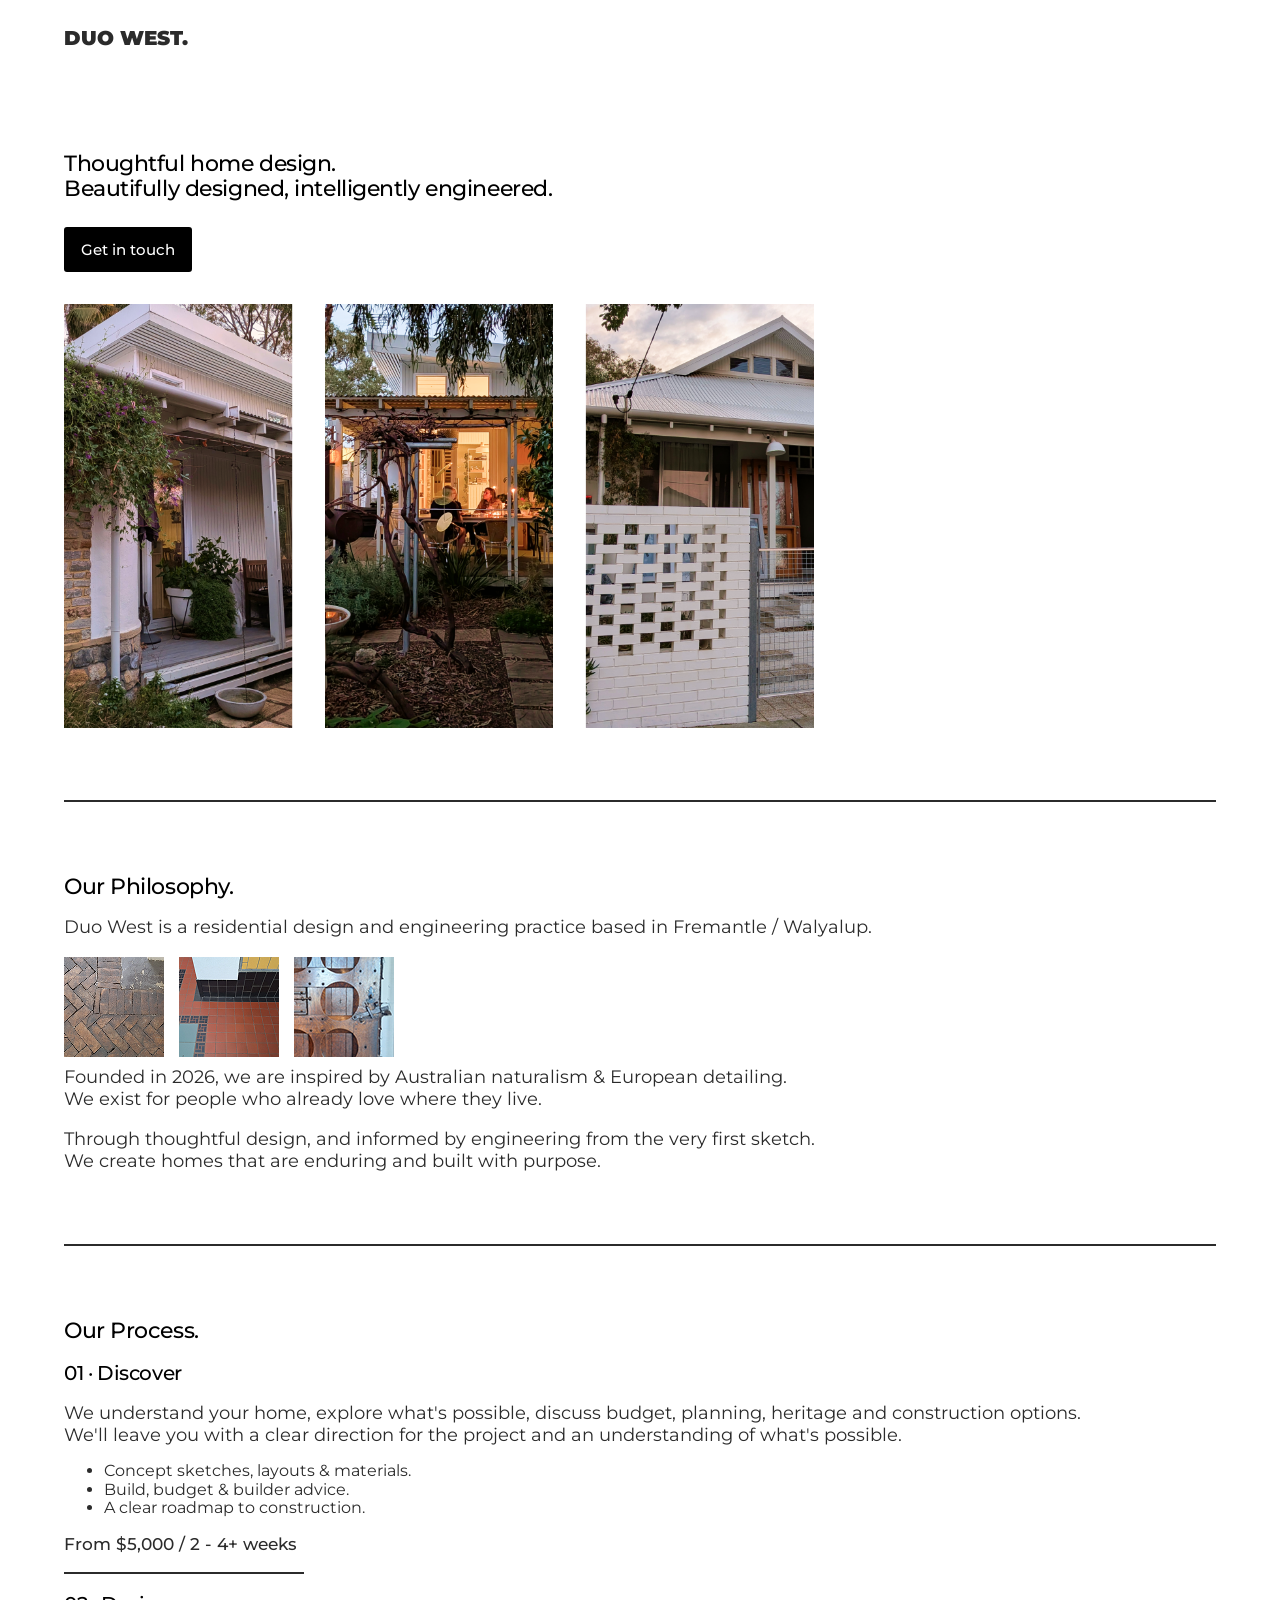
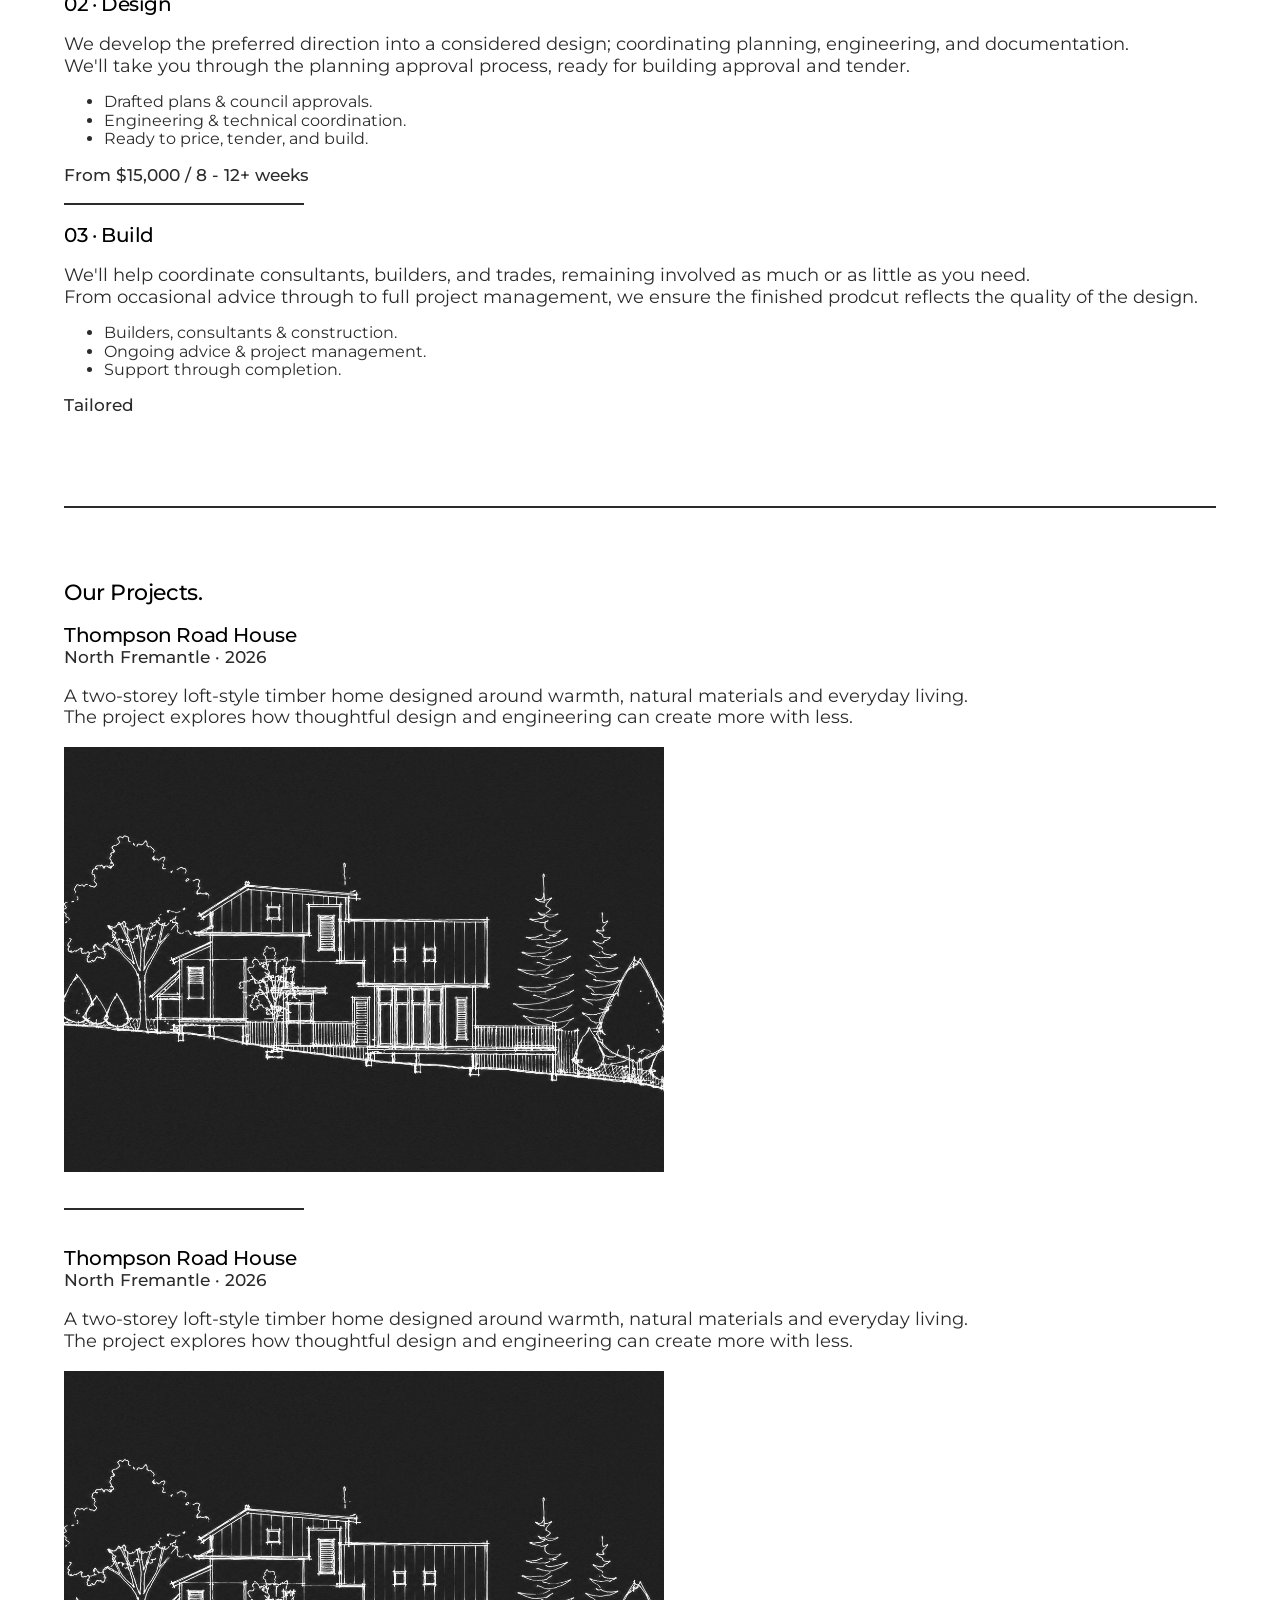
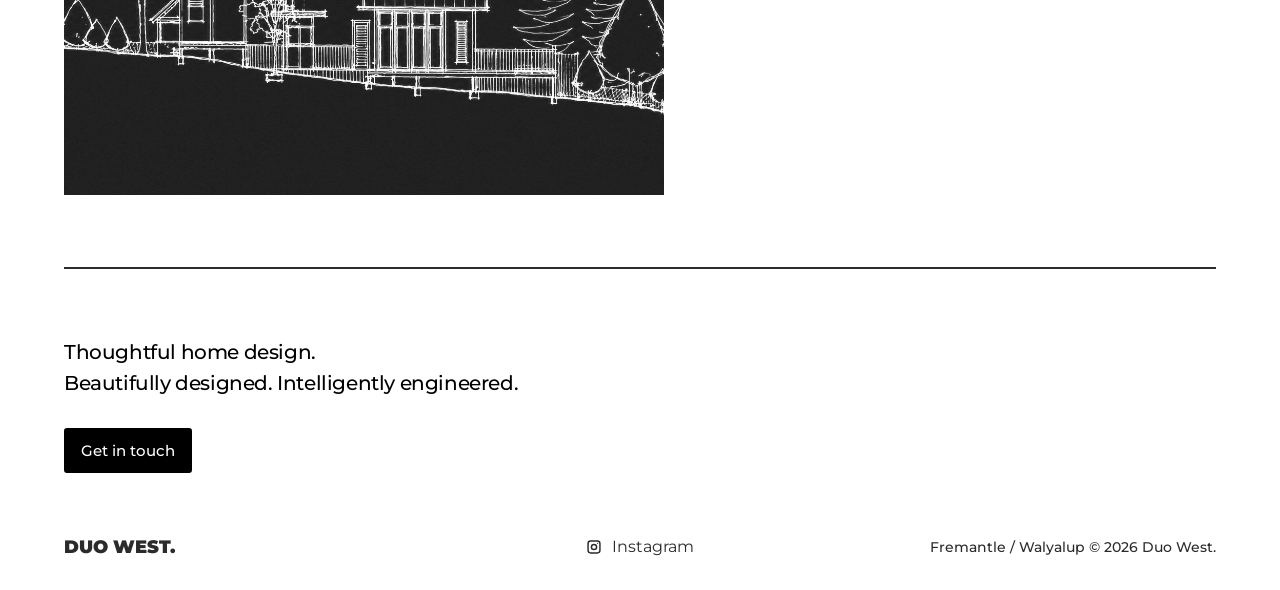
==== index.html @ 2a29bf06 "Launch-duo-west-site" ====
<!DOCTYPE html>
<html lang="en" class="no-js">
  <head>
    <meta charset="UTF-8" />
    <meta name="viewport" content="width=device-width, initial-scale=1.0" />
    <title>Duo West.</title>
    <meta
      name="description"
      content="Thoughtful home design. Beautifully designed, intelligently engineered."
    />
    <meta property="og:title" content="Duo West." />
    <meta
      property="og:description"
      content="Thoughtful home design. Beautifully designed, intelligently engineered."
    />
    <meta property="og:type" content="website" />
    <link rel="icon" href="assets/favicon.svg" type="image/svg+xml" />
    <link rel="preconnect" href="https://fonts.googleapis.com" />
    <link rel="preconnect" href="https://fonts.gstatic.com" crossorigin />
    <link
      href="https://fonts.googleapis.com/css2?family=Montserrat:wght@400;500;900&display=swap"
      rel="stylesheet"
    />
    <link rel="stylesheet" href="styles.css" />
  </head>
  <body>
    <header class="site-header">
      <div class="container header-inner">
        <a class="site-logo" href="#top" aria-label="Duo West home">DUO WEST.</a>
      </div>
    </header>

    <main id="main">
      <section class="hero section" id="top">
        <div class="container hero-copy">
          <h1>Thoughtful home design.</h1>
            <h1>Beautifully designed, intelligently engineered.</h1>
          <a
            class="button"
            href="https://tally.so/r/REPLACE_ME"
            target="_blank"
            rel="noreferrer"
            >Get in touch</a
          >
        </div>
        <div class="container">
          <!-- Replace assets/images/frame28.png with the final hero photograph. -->
          <figure class="image-frame image-frame-hero fade-in">
            <img
              src="assets/images/frame28.png"
              alt="Exterior view of a warm, thoughtfully detailed home"
              data-placeholder="Hero image"
            />
            <div class="image-placeholder" aria-hidden="true">Hero image</div>
          </figure>
        </div>
      </section>

      <div class="spacerdiv"></div>

      <section class="section" id="philosophy">
        <div class="container split-grid">
          <div>
            <h1>Our Philosophy.</h1>
            <br>
            <p>
              Duo West is a residential design and engineering practice based in Fremantle / Walyalup.
              </p><br>
                       <div class="detail-strip" aria-label="Architectural details">
        <div class="detail-grid">
          <figure class="image-frame detail-a fade-in">
            <img
              src="assets/images/detail-01.jpg"
              alt="Timber joinery detail"
              data-placeholder="Detail 01"
              loading="lazy"
            />
            <div class="image-placeholder" aria-hidden="true">Detail 01</div>
          </figure>
          <figure class="image-frame detail-b fade-in">
            <img
              src="assets/images/detail-02.jpg"
              alt="Window and brick detail"
              data-placeholder="Detail 02"
              loading="lazy"
            />
            <div class="image-placeholder" aria-hidden="true">Detail 02</div>
          </figure>
          <figure class="image-frame detail-c fade-in">
            <img
              src="assets/images/detail-03.jpg"
              alt="Built-in furniture detail"
              data-placeholder="Detail 03"
              loading="lazy"
            />
            <div class="image-placeholder" aria-hidden="true">Detail 03</div>
          </figure>
          </div>
              <p style="padding-top:10px;">Founded in 2026, we are inspired by Australian naturalism & European detailing.
              </p>
              <p>We exist for people who already love where they live.
            </p><br>
              <p>
              Through thoughtful design, and informed by engineering from the very first sketch.</p>
              <p>We create homes that are enduring and built with purpose.
            </p>
          </div>
       
          
            
          </div>
        </div>
      </section>

<div class="spacerdiv"></div>

      <section class="section" id="process">
                <div class="container split-grid">
          <div>
            <h1>Our Process.</h1>
            <br>
            <h2>01 · Discover</h2><br>
              <p>
              We understand your home, explore what's possible, discuss budget, planning, heritage and construction options.</p>
              <p>We'll leave you with a clear direction for the project and an understanding of what's possible.
            </p>
            <ul>
              <li>Concept sketches, layouts & materials.</li>
              <li>Build, budget & builder advice.</li>
              <li>A clear roadmap to construction.</li>
            </ul>
            <p style="font-size:17px;font-weight: 500;">
              From $5,000 / 2 - 4+ weeks
              </p>
               <br>
              <p style="width: 240px; border-bottom: solid 2px #2B2B2B;"></p>
          <br>
              <h2>02 · Design</h2><br>
              <p>
              We develop the preferred direction into a considered design; coordinating planning, engineering, and documentation.</p>
              <p>We'll take you through the planning approval process, ready for building approval and tender.
            </p>
            <ul>
              <li>Drafted plans & council approvals.</li>
              <li>Engineering & technical coordination.</li>
              <li>Ready to price, tender, and build.</li>
            </ul>
            <p style="font-size:17px;font-weight: 500;">
              From $15,000 / 8 - 12+ weeks
              </p>
              <br>
              <p style="width: 240px; border-bottom: solid 2px #2B2B2B;"></p>
          <br>
              <h2>03 · Build</h2><br>
              <p>
              We'll help coordinate consultants, builders, and trades, remaining involved as much or as little as you need.</p>
              <p>From occasional advice through to full project management, we ensure the finished prodcut reflects the quality of the design.
            </p>
            <ul>
              <li>Builders, consultants & construction.</li>
              <li>Ongoing advice & project management.</li>
              <li>Support through completion.</li>
            </ul>
            <p style="font-size:17px;font-weight: 500;">
              Tailored
              </p>
              <br>
               </div>
        </div>
      </section>
        <div class="spacerdiv"></div>
      <section class="section" id="project">
          <div class="container split-grid">
          <div>
            <h1>Our Projects.</h1>
            <br>
            <h2>Thompson Road House</h2>
            <p style="font-size:17px;font-weight: 500;">
              North Fremantle · 2026
              </p><br>
            <p>
              A two-storey loft-style timber home designed around warmth, natural materials and everyday living.
              </p><p>
              The project explores how thoughtful design and engineering can create more with less.</p>
          <br>
          <div class="project-media">
            <figure class="image-frame image-frame-project fade-in">
              <img
                src="assets/images/frame24.png"
                alt="Thompson Road House exterior or sectional view"
                data-placeholder="Thompson Road main image"
                loading="lazy"
              />
              <div class="image-placeholder" aria-hidden="true">
                Thompson Road main image
              </div>
            </figure>
          </div>
          <br><br><p style="width: 240px; border-bottom: solid 2px #2B2B2B;"></p><br><br>
          <h2>Thompson Road House</h2>
            <p style="font-size:17px;font-weight: 500;">
              North Fremantle · 2026
              </p><br>
            <p>
              A two-storey loft-style timber home designed around warmth, natural materials and everyday living.
              </p><p>
              The project explores how thoughtful design and engineering can create more with less.</p>
          <br>
          <div class="project-media">
            <figure class="image-frame image-frame-project fade-in">
              <img
                src="assets/images/frame24.png"
                alt="Thompson Road House exterior or sectional view"
                data-placeholder="Thompson Road main image"
                loading="lazy"
              />
              <div class="image-placeholder" aria-hidden="true">
                Thompson Road main image
              </div>
            </figure>
          </div>
        </div>
      </section>
<div class="spacerdiv"></div>

      <section class="section final-enquiry" id="enquire">
        <div class="container final-enquiry-inner">
          <div>
            <h2>Thoughtful home design.</h2>
            <h2>Beautifully designed. Intelligently engineered.</h2>
          <a
              class="button"
              href="https://tally.so/r/REPLACE_ME"
              target="_blank"
              rel="noreferrer"
              >Get in touch</a
            >  
          </div>
          <div class="final-enquiry-actions">
            

          </div>
        </div>
      </section>
    </main>

    <footer class="site-footer">
      <div class="container footer-inner">
        <p class="site-logo footer-logo">DUO WEST.</p>
        <a
          class="instagram-link"
          href="https://www.instagram.com/duo.west/"
          target="_blank"
          rel="noreferrer"
        >
          <svg
            aria-hidden="true"
            viewBox="0 0 24 24"
            focusable="false"
            class="instagram-icon"
          >
            <path
              d="M7 2h10a5 5 0 0 1 5 5v10a5 5 0 0 1-5 5H7a5 5 0 0 1-5-5V7a5 5 0 0 1 5-5Zm0 2.2A2.8 2.8 0 0 0 4.2 7v10A2.8 2.8 0 0 0 7 19.8h10a2.8 2.8 0 0 0 2.8-2.8V7A2.8 2.8 0 0 0 17 4.2Zm10.35 1.5a.85.85 0 1 1 0 1.7.85.85 0 0 1 0-1.7ZM12 7a5 5 0 1 1 0 10 5 5 0 0 1 0-10Zm0 2.2A2.8 2.8 0 1 0 12 14.8 2.8 2.8 0 0 0 12 9.2Z"
            />
          </svg>
          <span>Instagram</span>
        </a>
        <p class="footer-meta" style="font-size:14px;">Fremantle / Walyalup © 2026 Duo West.</p>
      </div>
    </footer>

    <script src="script.js"></script>
  </body>
</html>
---- styles.css ----
:root {
  --color-white: #ffffff;
  --color-black: #000000;
  --color-charcoal: #2b2b2b;
  --color-rule: rgba(0, 0, 0, 0.14);
  --color-placeholder: #f2f2f0;
  --color-placeholder-text: rgba(0, 0, 0, 0.55);
  --page-max: 1280px;
  --space-2xs: 0.5rem;
  --space-xs: 0.5rem;
  --space-s: 0.5rem;
  --space-m: 0.5rem;
  --space-l: 2rem;
  --space-xl: 2rem;
  --space-2xl: 2rem;
  --space-3xl: 2rem;
  --radius-none: 0;
  --font-body: "Montserrat", sans-serif;
  --transition-quick: 180ms ease;
}

*,
*::before,
*::after {
  box-sizing: border-box;
}

html {
  scroll-behavior: smooth;
}

body {
  margin: 0;
  font-family: var(--font-body);
  font-weight: 400;
  color: var(--color-charcoal);
  background: var(--color-white);
  line-height: 1.15em;
  text-rendering: optimizeLegibility;
}

img {
  display: block;
  max-width: 100%;
}

figure {
  margin: 0;
}

a {
  color: inherit;
  text-decoration: none;
}

button,
a {
  -webkit-tap-highlight-color: transparent;
}

:focus-visible {
  outline: 2px solid var(--color-black);
  outline-offset: 4px;
}

.container {
  width: 90%;
  margin: 0 auto;
}

.section {
  padding: var(--space-3xl) 0;
}

.site-header {
  position: sticky;
  top: 0;
  z-index: 100;
  background: rgba(255, 255, 255, 0.95);
}

.site-logo {
  width: max-content;
  display: block;
  font-size: 20px;
  font-weight: 900;
  letter-spacing: 0;
  line-height: 1.15em;
  text-transform: uppercase;
  color: var(--color-charcoal);
  white-space: nowrap;
}

.header-inner {
  display: flex;
  align-items: center;
  justify-content: flex-start;
  min-height: 4.75rem;
}

.site-header.is-scrolled .header-inner {
  justify-content: flex-end;
}

.site-nav {
  display: flex;
  align-items: center;
  gap: clamp(1rem, 2vw, 2rem);
  font-size: 0.95rem;
  margin-right: auto;
}

.site-nav a {
  position: relative;
  padding: 0.25rem 0;
}

.site-nav a::after,
.text-link::after {
  content: "";
  position: absolute;
  left: 0;
  bottom: -0.1rem;
  width: 100%;
  height: 1px;
  background: currentColor;
  transform: scaleX(0);
  transform-origin: left;
  transition: transform var(--transition-quick);
}

.site-nav a:hover::after,
.site-nav a:focus-visible::after,
.text-link:hover::after,
.text-link:focus-visible::after {
  transform: scaleX(1);
}

.hero {
  padding-top: 75px;
}

.hero-copy {
  margin-bottom: var(--space-xl);
}

h1,
h2,
h3 {
  margin: 0;
  color: var(--color-black);
  line-height: 1.15em;
  font-weight: 500;
}

h1 {
  font-size: 22px;
  letter-spacing: -0.02em;
}

h2 {
  font-size: 20px;
  letter-spacing: -0.02em;
}

h3 {
  font-size: 20px;
  font-weight: 400;
}

p {
  margin: 0;
  line-height: 1.2em;
  font-size: 18px;
}

.hero-intro,
.section-copy p,
.project-copy p,
.services-heading p,
.service-summary p,
.service-includes li,
.section-note,
.services-note,
.final-enquiry p,
.site-footer p,
.instagram-link {
  font-size: 18px;
}

.hero-intro {
  margin-top: var(--space-m);
}

.button {
  display: inline-flex;
  align-items: center;
  justify-content: center;
  margin-top: 25px;
  padding: 12px 15px;
  border-radius: 3px;
  border: 2px solid var(--color-black);
  color: var(--color-white);
  background: var(--color-black);
  font-size: 15px;
  font-weight: 500;
  line-height: 1.15em;
  transition:
    background var(--transition-quick),
    color var(--transition-quick);
}

.button:hover,
.button:focus-visible {
  background: var(--color-white);
  color: var(--color-black);
}

.section-label,
.service-subheading,
.project-meta,
.service-time,
.services-note,
.section-note {
  letter-spacing: 0.12em;
  font-size: 0.78rem;
  line-height: 1.15em;
}

.section-label {
  color: var(--color-black);
  font-weight: 500;
  margin-bottom: 10px;
}

.split-grid {
  display: grid;
  grid-template-columns: 1fr;
  gap: 20px;
}

.section-copy {
}

.section-copy h2,
.project-copy h2,
.services-heading h2,
.final-enquiry h2 {
  margin-bottom: var(--space-m);
  font-size: 20px;
}

.section-copy p + p,
.project-copy p + p {
  margin-top: var(--space-m);
}

.standalone-line {
  color: var(--color-black);
  font-weight: 500;
}

.image-frame {
  position: relative;
  overflow: hidden;
  background: var(--color-placeholder);
}

.image-frame img {
  width: 100%;
  height: 100%;
  object-fit: cover;
}

.image-placeholder {
  position: absolute;
  inset: 0;
  display: none;
  align-items: center;
  justify-content: center;
  padding: var(--space-m);
  text-align: center;
  color: var(--color-placeholder-text);
  font-size: 0.95rem;
  letter-spacing: 0.04em;
  text-transform: uppercase;
}

.image-frame.is-missing .image-placeholder {
  display: flex;
}

.image-frame.is-missing img {
  opacity: 0;
}

.image-frame-hero {
  width: 100%;
  max-width: 750px;
  aspect-ratio: 23 / 13;
  margin-left: 0;
  margin-right: auto;
}

.image-frame-hero img {
  object-position: left center;
}

.detail-grid {
  display: grid;
  gap: 15px;
  grid-template-columns: repeat(3, 100px);
  justify-content: start;
  align-items: start;
}

.detail-a {
  width: 100px;
  height: 100px;
}

.detail-b {
  width: 100px;
  height: 100px;
}

.detail-c {
  width: 100px;
  height: 100px;
}

.detail-e {
  width: 100px;
  height: 100px;
}

.detail-f {
  width: 100px;
  height: 100px;
}

.process-grid {
  display: grid;
  grid-template-columns: repeat(3, minmax(0, 1fr));
  gap: var(--space-l);
}

.process-stage {
  padding-top: var(--space-s);
  border-top: 0px solid var(--color-rule);
}

.stage-number {
  color: var(--color-black);
  font-size: 27px;
  font-weight: 500;
  letter-spacing: -0.04em;
  margin-bottom: var(--space-s);
}

.process-stage p:last-child {
  margin-top: var(--space-s);
}

.section-note,
.services-note {
  margin-top: var(--space-l);
  color: rgba(0, 0, 0, 0.72);
}

.services-heading {
  display: grid;
  gap: var(--space-m);
  margin-bottom: 25px;
}

.services-list {
  border-top: 0px solid var(--color-rule);
}

.service-row {
  display: grid;
  grid-template-columns: minmax(16rem, 0.55fr) minmax(0, 1fr);
  gap: var(--space-xl);
  padding: var(--space-l) 0;
  border-bottom: 0px solid var(--color-rule);
}

.service-summary {
  display: grid;
  align-content: start;
  gap: var(--space-xs);
}

.service-price {
  color: var(--color-black);
  font-size: 18px;
  font-weight: 500;
}

.service-includes ul {
  margin: 0;
  padding-left: 1.1rem;
  columns: 2;
  column-gap: var(--space-l);
}

.service-includes li + li {
  margin-top: 0.45rem;
}

.text-link {
  position: relative;
  display: inline-block;
  margin-top: var(--space-l);
  font-weight: 500;
}

.project-copy {
  margin-bottom: 25px;
}

.project-meta {
  margin: var(--space-s) 0 var(--space-m);
  color: rgba(0, 0, 0, 0.72);
}

.image-frame-project {
  width: 100%;
  max-width: 600px;
  aspect-ratio: 2339 / 1654;
  margin-left: 0;
  margin-right: auto;
}

.final-enquiry {
  border-top: 0px solid var(--color-rule);
}

.final-enquiry-inner {
  display: grid;
  grid-template-columns: minmax(0, 1fr) auto;
  gap: 20px;
  align-items: end;
}

.spacerdiv {
  margin: 40px 5% 40px 5%; 
  border-top: solid 2px #2b2b2b;
}

.final-enquiry-actions {
  display: grid;
  justify-items: start;
}

.site-footer {
  border-top: 0px solid var(--color-rule);
  padding: var(--space-l) 0;
}

.footer-inner {
  display: grid;
  grid-template-columns: repeat(3, minmax(0, 1fr));
  gap: var(--space-m);
  align-items: center;
}

.footer-logo {
  margin: 0;
  text-align: left;
}

.instagram-link {
  display: inline-flex;
  align-items: center;
  gap: 0.65rem;
  justify-self: center;
  font-size: 16px;
  font-weight: 400;
}

.instagram-icon {
  width: 1rem;
  height: 1rem;
  fill: currentColor;
}

.footer-meta {
  font-size: 14px;
  font-weight: 500;
  text-align: right;
}

.fade-in {
  opacity: 0;
  transform: translateY(18px);
  transition:
    opacity 500ms ease,
    transform 500ms ease;
}

.fade-in.is-visible,
.no-js .fade-in {
  opacity: 1;
  transform: translateY(0);
}

@media (prefers-reduced-motion: reduce) {
  html {
    scroll-behavior: auto;
  }

  *,
  *::before,
  *::after {
    animation: none !important;
    transition: none !important;
  }

  .fade-in {
    opacity: 1;
    transform: none;
  }
}

@media (max-width: 900px) {
  .split-grid,
  .service-row,
  .final-enquiry-inner,
  .footer-inner,
  .process-grid {
    grid-template-columns: 1fr;
  }

  .service-includes ul {
    columns: 1;
  }

  .footer-inner {
    gap: var(--space-s);
  }

  .instagram-link {
    justify-self: start;
  }

  .footer-meta {
    text-align: left;
  }
}

@media (max-width: 768px) {
  .container {
    width: 90%;
  }

  .section {
    padding: 45px 0;
  }

  .header-inner {
    min-height: 4.25rem;
  }

  .image-frame-hero,
  .image-frame-project {
    min-height: 14rem;
  }

}

@media (max-width: 480px) {
  h1 {
    font-size: 22px;
  }

  h2 {
    font-size: 22px;
  }
}
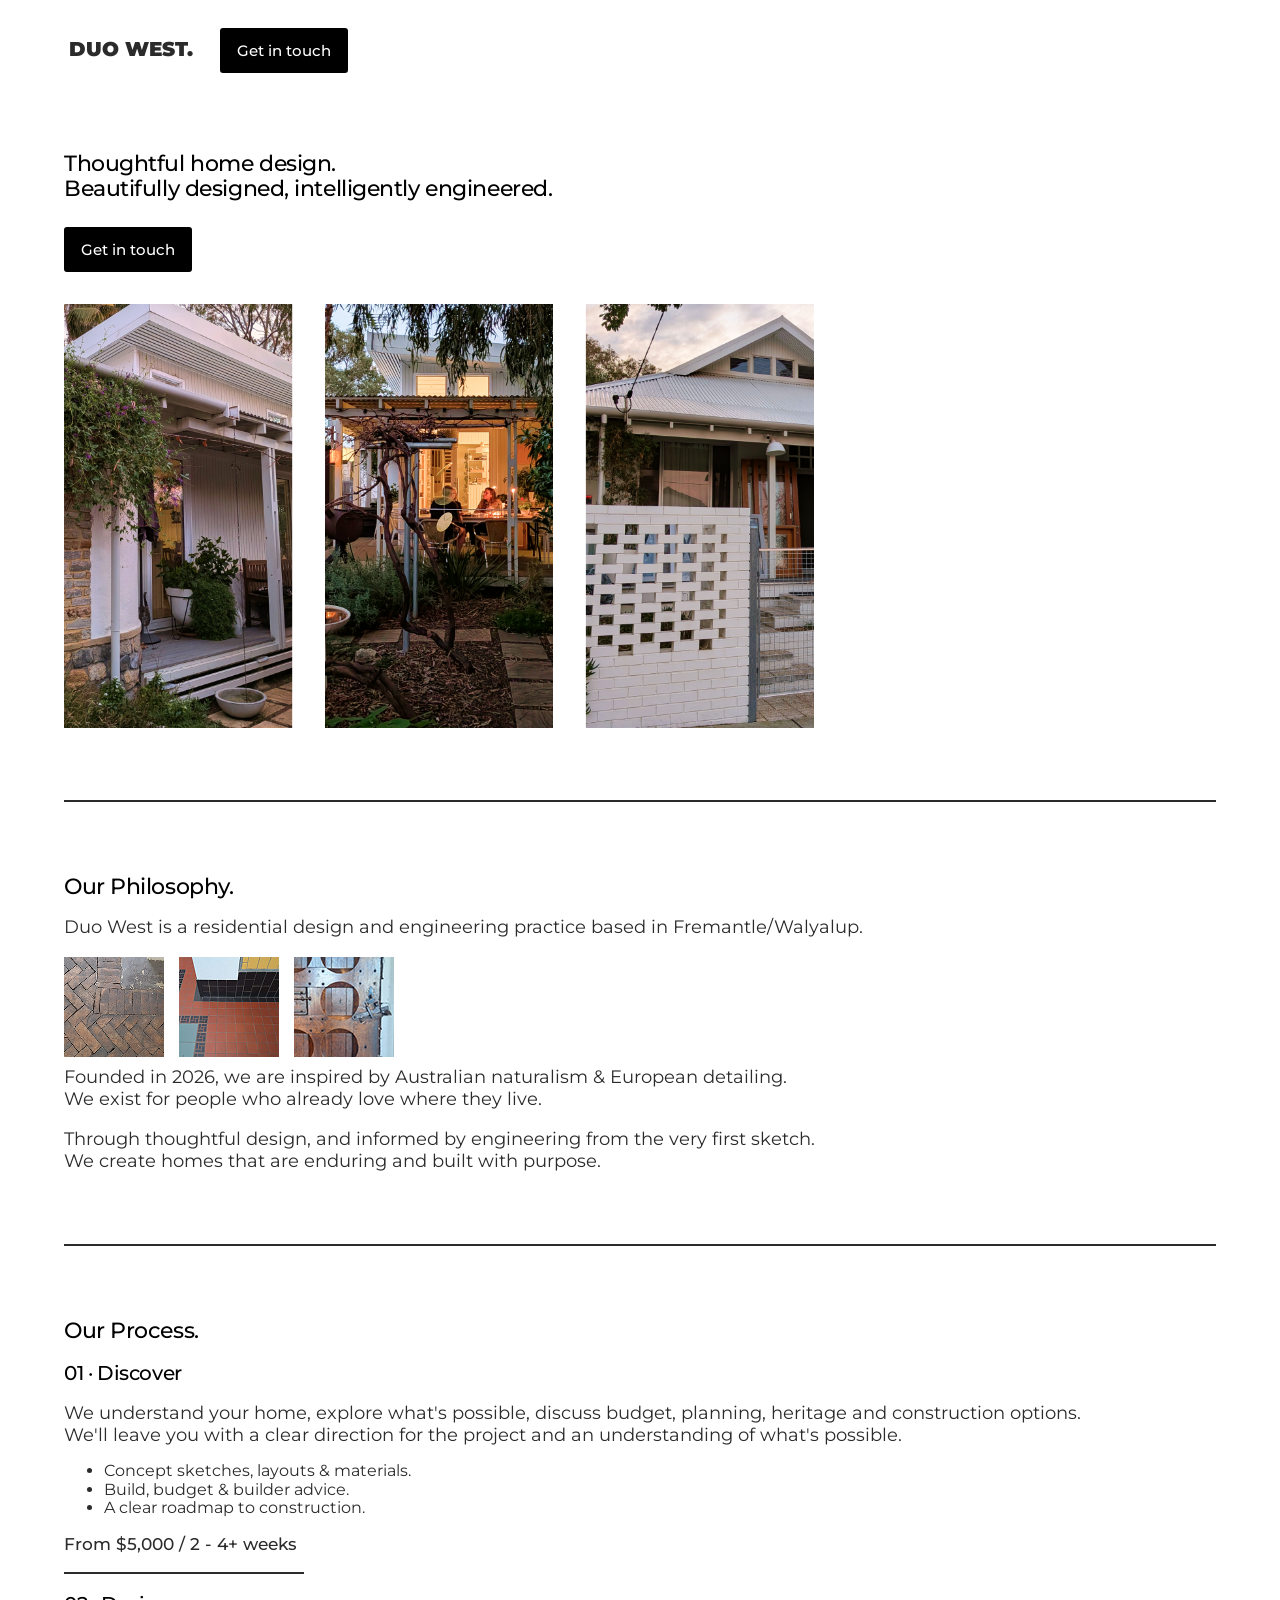
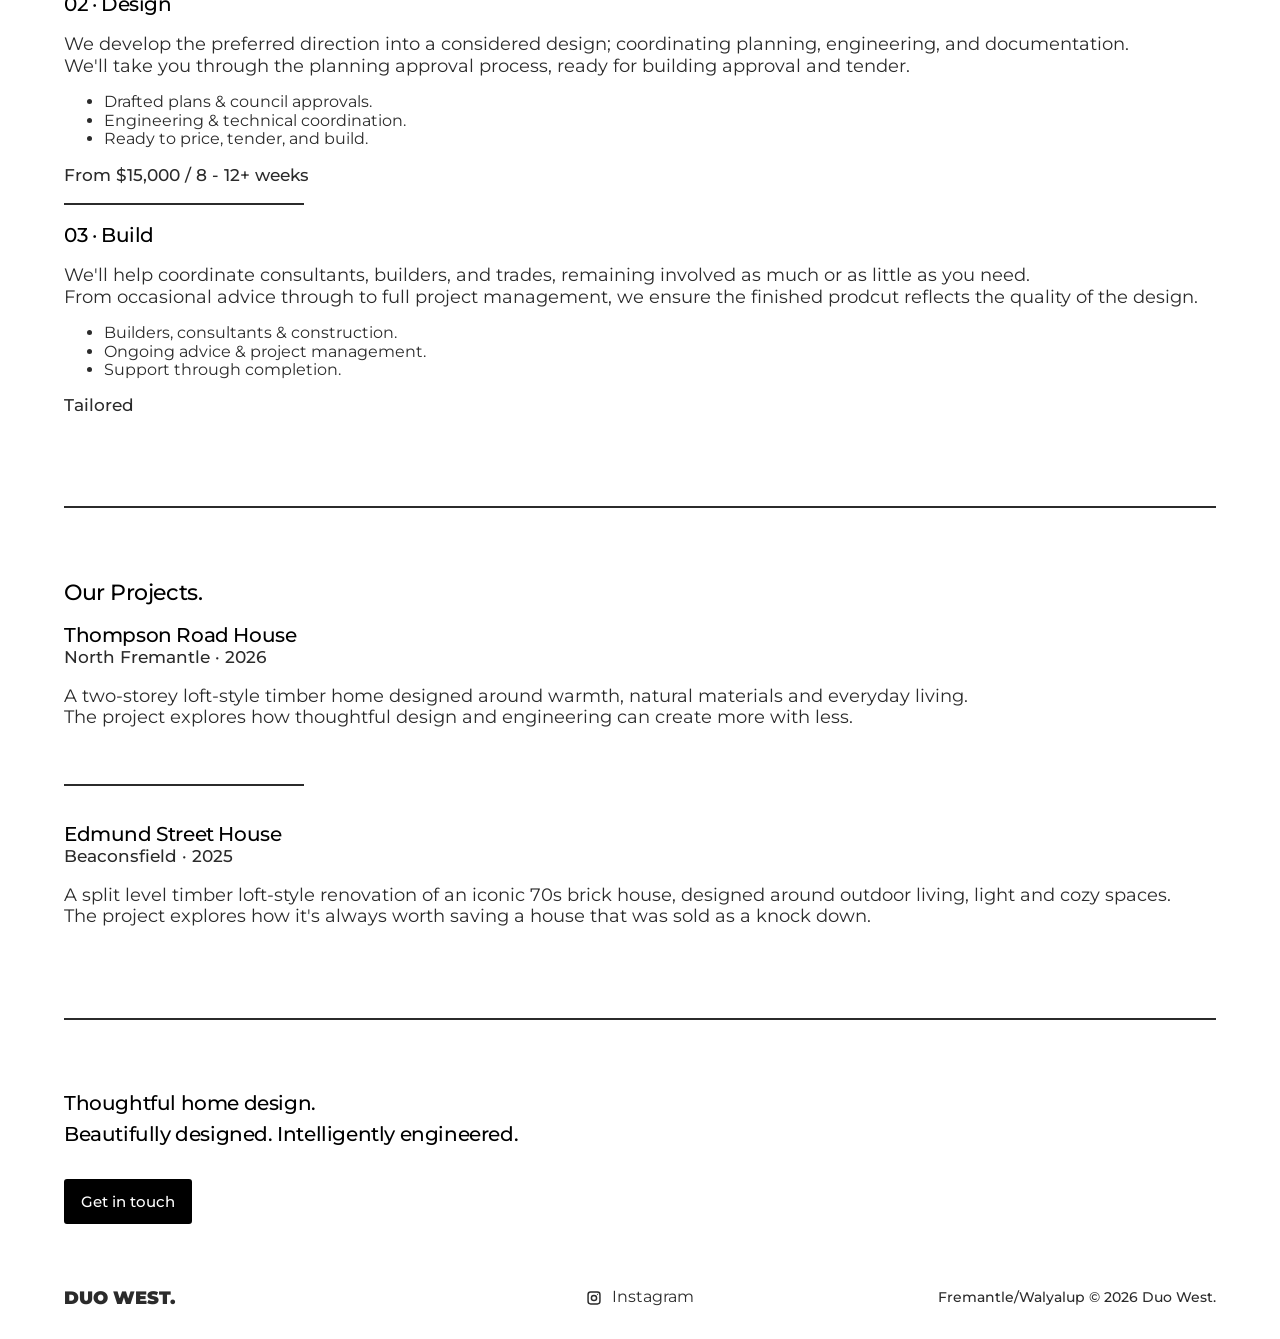
==== commit 2c2157d4: "Publish-latest-site-updates" ====
--- a/index.html
+++ b/index.html
@@ -27,6 +27,13 @@
     <header class="site-header">
       <div class="container header-inner">
         <a class="site-logo" href="#top" aria-label="Duo West home">DUO WEST.</a>
+        <a
+          class="button header-cta"
+          href="https://tally.so/r/9qy7BG"
+          target="_blank"
+          rel="noreferrer"
+          >Get in touch</a
+        >
       </div>
     </header>
 
@@ -37,7 +44,7 @@
             <h1>Beautifully designed, intelligently engineered.</h1>
           <a
             class="button"
-            href="https://tally.so/r/REPLACE_ME"
+            href="https://tally.so/r/9qy7BG"
             target="_blank"
             rel="noreferrer"
             >Get in touch</a
@@ -64,7 +71,7 @@
             <h1>Our Philosophy.</h1>
             <br>
             <p>
-              Duo West is a residential design and engineering practice based in Fremantle / Walyalup.
+              Duo West is a residential design and engineering practice based in Fremantle/Walyalup.
               </p><br>
                        <div class="detail-strip" aria-label="Architectural details">
         <div class="detail-grid">
@@ -183,13 +190,14 @@
               </p><p>
               The project explores how thoughtful design and engineering can create more with less.</p>
           <br>
-          <div class="project-media">
+          <div class="project-media" style="display: none;">
             <figure class="image-frame image-frame-project fade-in">
               <img
                 src="assets/images/frame24.png"
                 alt="Thompson Road House exterior or sectional view"
                 data-placeholder="Thompson Road main image"
                 loading="lazy"
+                
               />
               <div class="image-placeholder" aria-hidden="true">
                 Thompson Road main image
@@ -197,22 +205,23 @@
             </figure>
           </div>
           <br><br><p style="width: 240px; border-bottom: solid 2px #2B2B2B;"></p><br><br>
-          <h2>Thompson Road House</h2>
-            <p style="font-size:17px;font-weight: 500;">
-              North Fremantle · 2026
+          <h2>Edmund Street House</h2>
+            <p style="font-size:17px;font-weight: 500;">
+              Beaconsfield · 2025
               </p><br>
             <p>
-              A two-storey loft-style timber home designed around warmth, natural materials and everyday living.
+              A split level timber loft-style renovation of an iconic 70s brick house, designed around outdoor living, light and cozy spaces.
               </p><p>
-              The project explores how thoughtful design and engineering can create more with less.</p>
-          <br>
-          <div class="project-media">
+              The project explores how it's always worth saving a house that was sold as a knock down.</p>
+          <br>
+          <div class="project-media" style="display: none;">
             <figure class="image-frame image-frame-project fade-in">
               <img
                 src="assets/images/frame24.png"
                 alt="Thompson Road House exterior or sectional view"
                 data-placeholder="Thompson Road main image"
                 loading="lazy"
+                
               />
               <div class="image-placeholder" aria-hidden="true">
                 Thompson Road main image
@@ -230,7 +239,7 @@
             <h2>Beautifully designed. Intelligently engineered.</h2>
           <a
               class="button"
-              href="https://tally.so/r/REPLACE_ME"
+              href="https://tally.so/r/9qy7BG"
               target="_blank"
               rel="noreferrer"
               >Get in touch</a
@@ -265,7 +274,7 @@
           </svg>
           <span>Instagram</span>
         </a>
-        <p class="footer-meta" style="font-size:14px;">Fremantle / Walyalup © 2026 Duo West.</p>
+        <p class="footer-meta" style="font-size:14px;">Fremantle/Walyalup © 2026 Duo West.</p>
       </div>
     </footer>
 
--- a/styles.css
+++ b/styles.css
@@ -77,29 +77,64 @@
   top: 0;
   z-index: 100;
   background: rgba(255, 255, 255, 0.95);
+  min-height: 4.75rem;
 }
 
 .site-logo {
   width: max-content;
-  display: block;
+  display: inline-flex;
+  align-items: center;
   font-size: 20px;
   font-weight: 900;
   letter-spacing: 0;
-  line-height: 1.15em;
+  line-height: 1;
   text-transform: uppercase;
   color: var(--color-charcoal);
   white-space: nowrap;
 }
 
+.site-header .site-logo {
+  padding-left: 5px;
+  padding-right: 15px;
+  padding-top: 22px;
+}
+
 .header-inner {
-  display: flex;
-  align-items: center;
+  display: grid;
+  grid-template-columns: max-content max-content;
+  align-items: center;
+  align-content: center;
   justify-content: flex-start;
-  min-height: 4.75rem;
+  gap: 12px;
+  min-height: inherit;
 }
 
 .site-header.is-scrolled .header-inner {
   justify-content: flex-end;
+}
+
+.header-cta {
+  display: inline-flex;
+  align-items: center;
+  justify-content: center;
+  align-self: center;
+  margin-top: 0;
+  min-height: 40px;
+  padding: 9px 15px;
+  opacity: 0;
+  pointer-events: none;
+  transform: translateY(-4px);
+  transition:
+    opacity var(--transition-quick),
+    transform var(--transition-quick),
+    background var(--transition-quick),
+    color var(--transition-quick);
+}
+
+.site-header.is-scrolled .header-cta {
+  opacity: 1;
+  pointer-events: auto;
+  transform: translateY(0);
 }
 
 .site-nav {
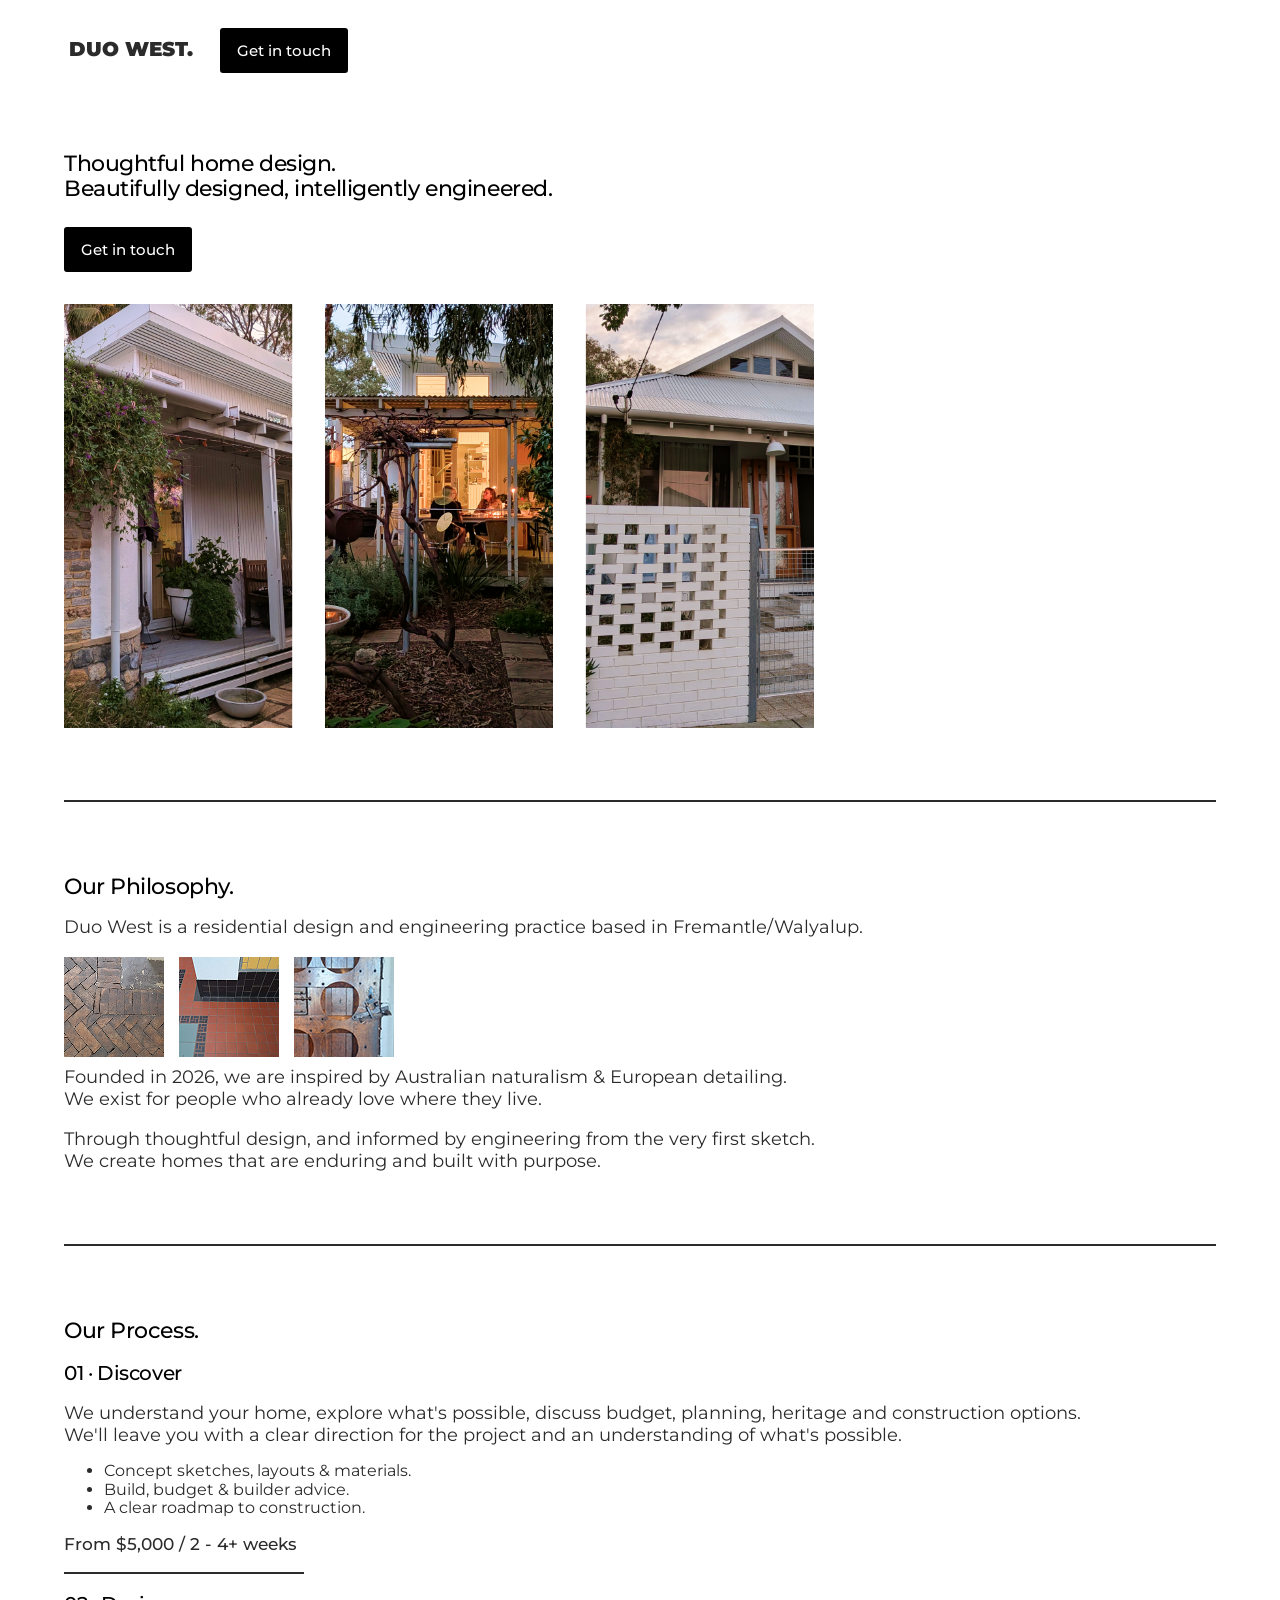
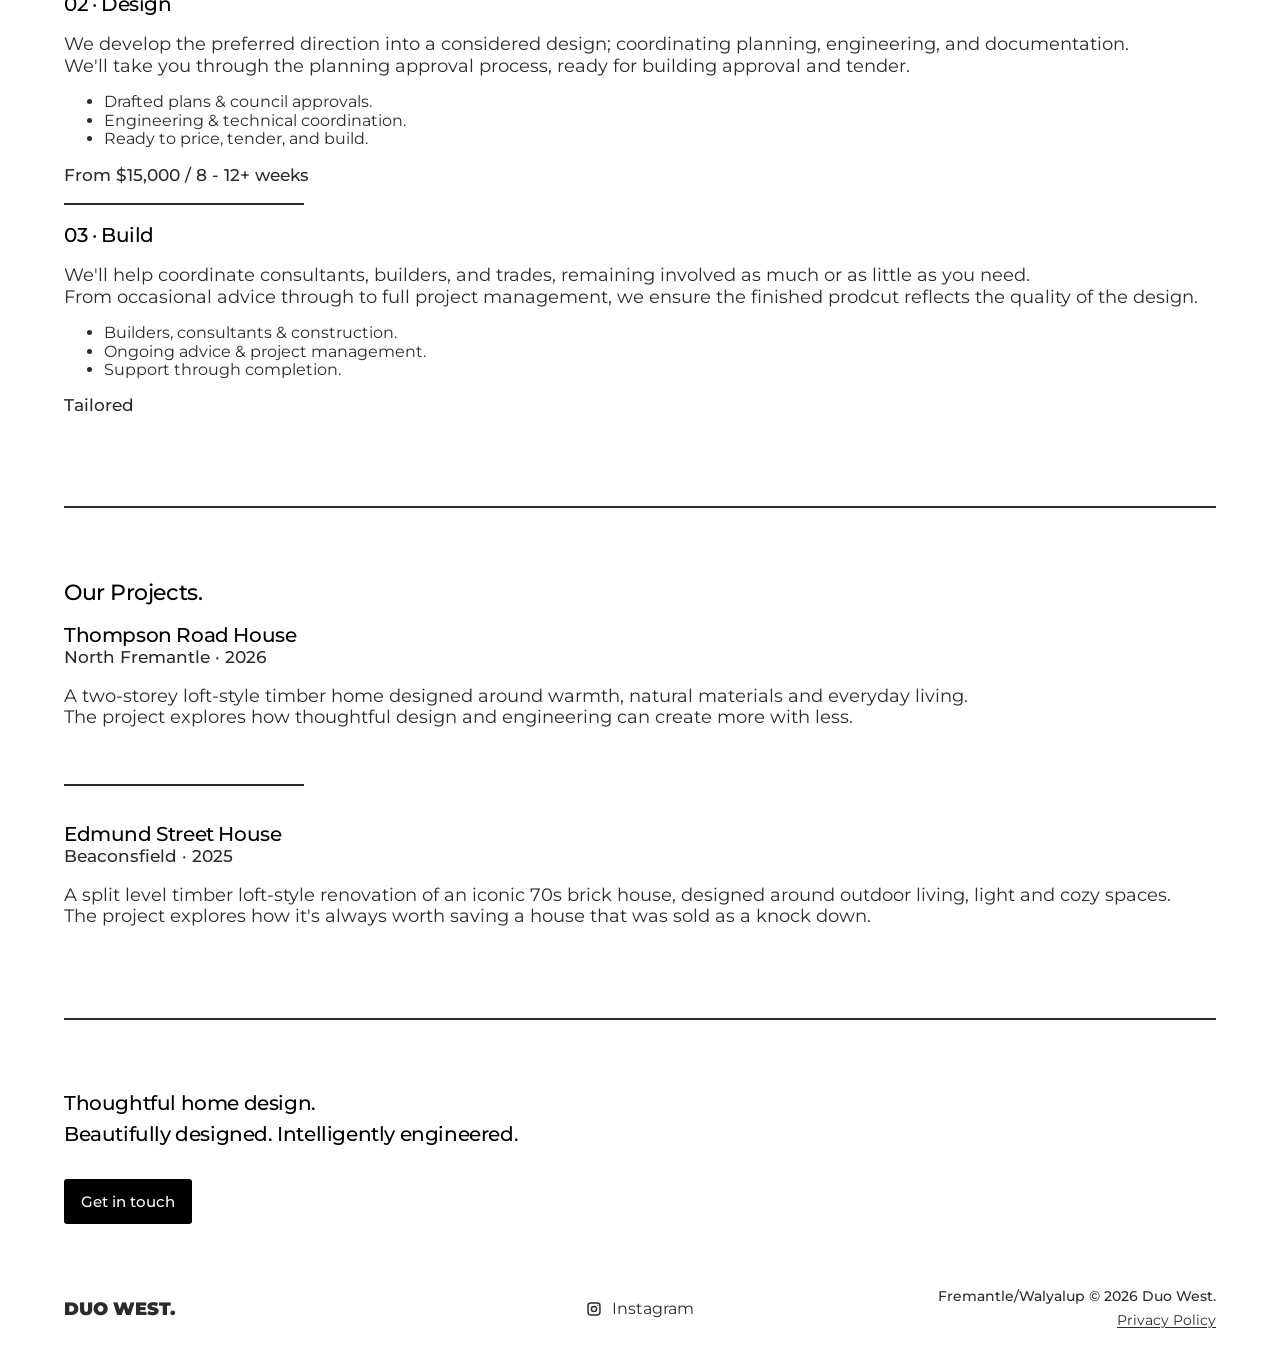
==== commit aa780bb4: "Add-privacy-policy-page" ====
--- a/index.html
+++ b/index.html
@@ -274,7 +274,10 @@
           </svg>
           <span>Instagram</span>
         </a>
-        <p class="footer-meta" style="font-size:14px;">Fremantle/Walyalup © 2026 Duo West.</p>
+        <div class="footer-meta">
+          <p style="font-size: 14px;">Fremantle/Walyalup © 2026 Duo West.</p>
+          <a class="footer-policy-link" href="privacy.html"><u>Privacy Policy</u></a>
+        </div>
       </div>
     </footer>
 
--- a/styles.css
+++ b/styles.css
@@ -522,9 +522,19 @@
 }
 
 .footer-meta {
+  display: grid;
+  gap: 0.35rem;
   font-size: 14px;
   font-weight: 500;
   text-align: right;
+  justify-items: end;
+}
+
+.footer-policy-link {
+  font-size: 14px;
+  font-weight: 400;
+  text-decoration: underline;
+  text-underline-offset: 0.14em;
 }
 
 .fade-in {
@@ -582,6 +592,7 @@
 
   .footer-meta {
     text-align: left;
+    justify-items: start;
   }
 }
 
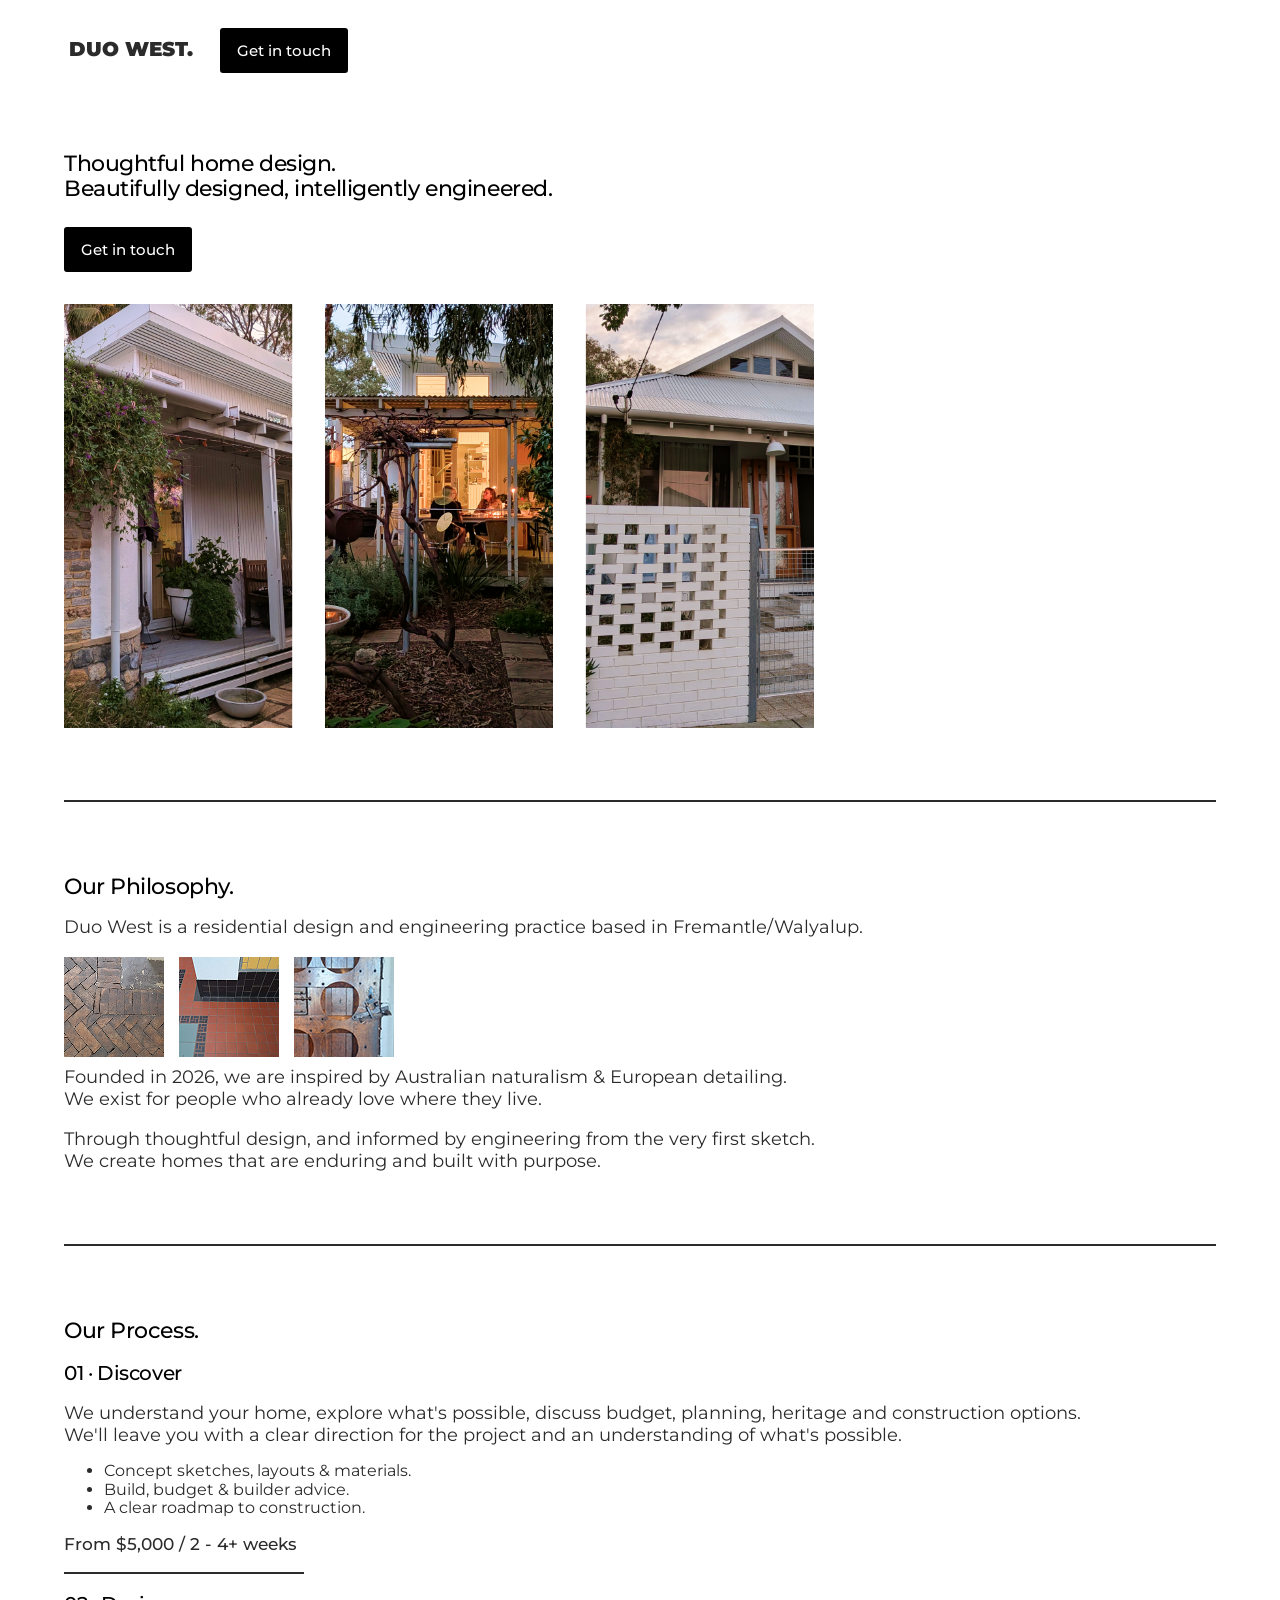
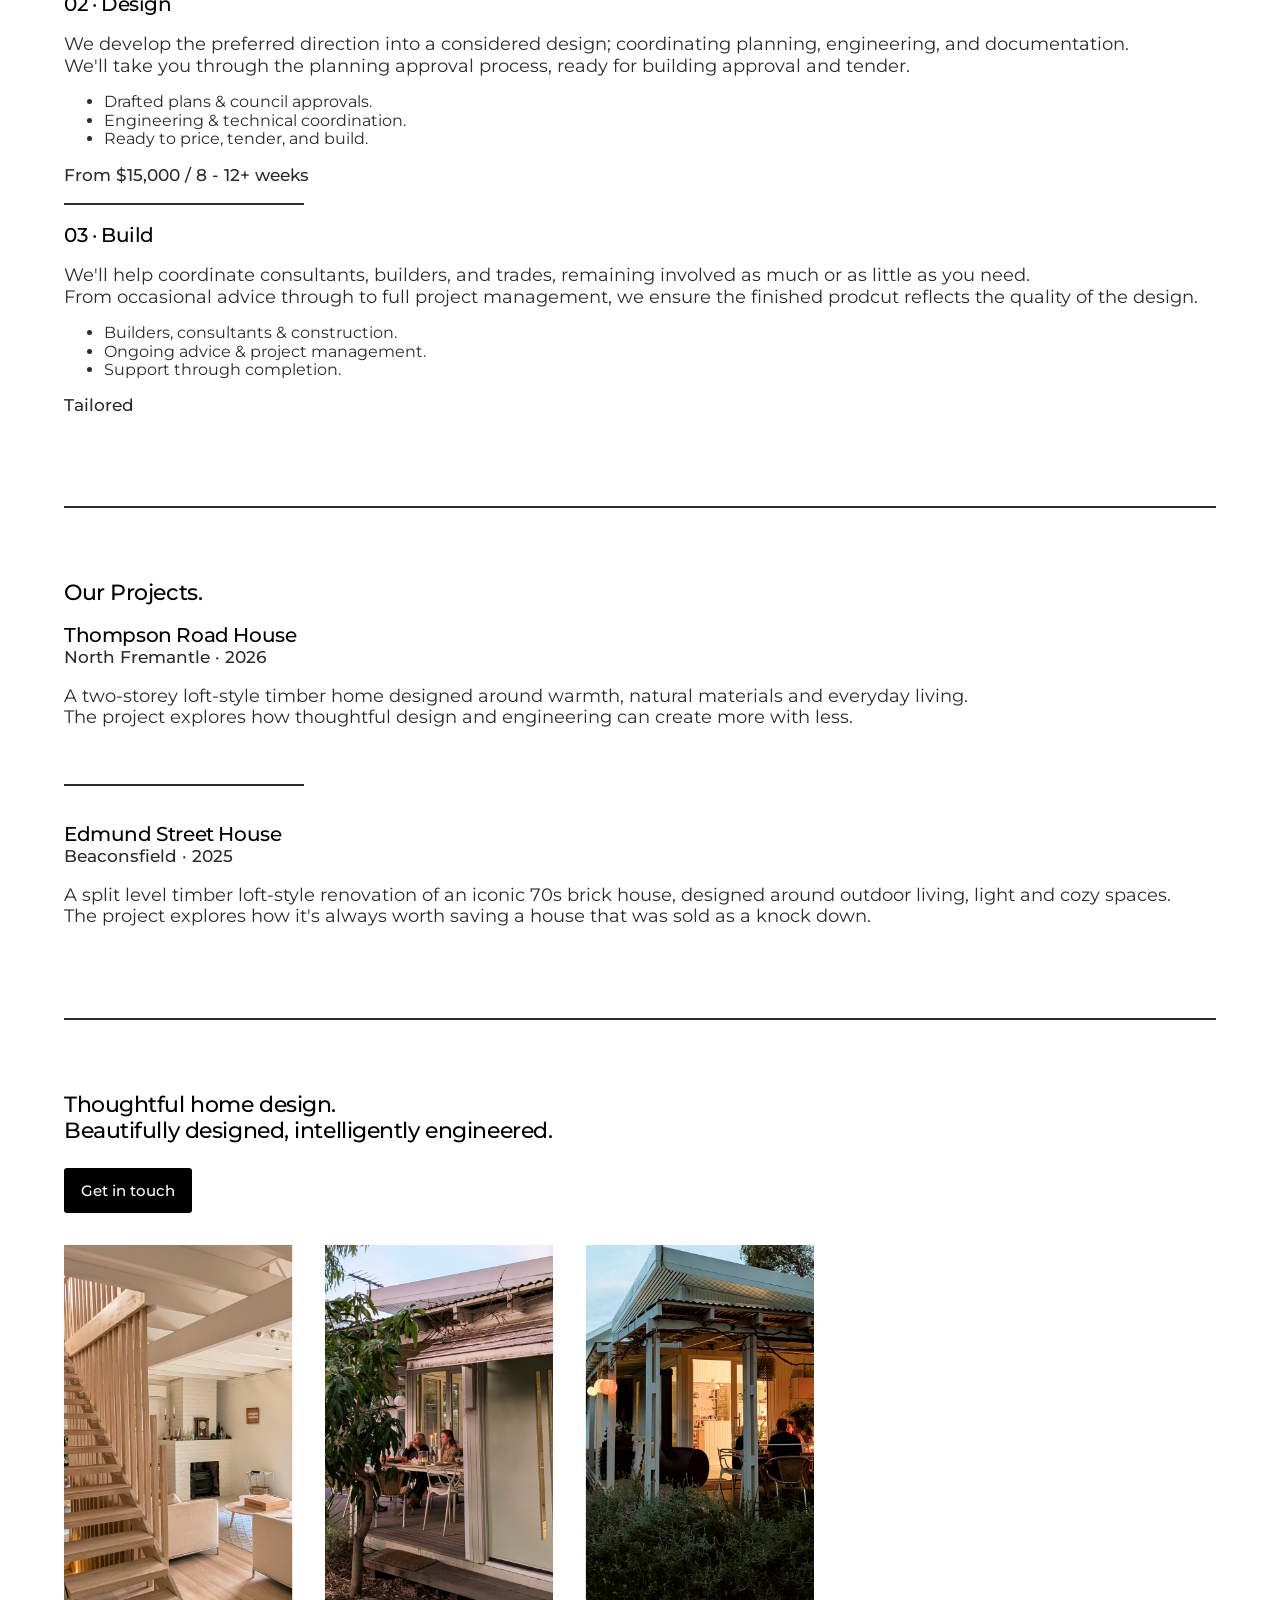
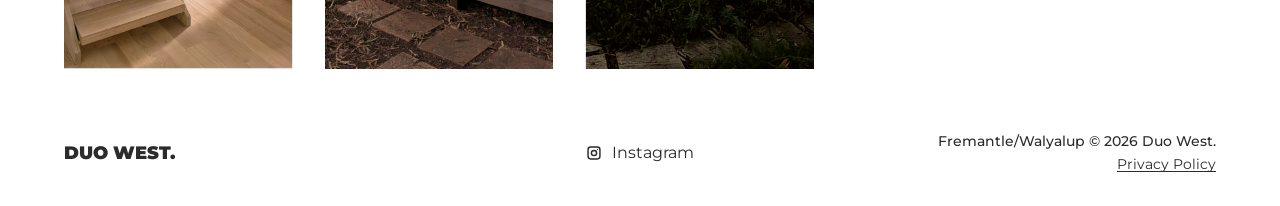
==== commit c9ad6a91: "Add-footer-image-slideshow" ====
--- a/index.html
+++ b/index.html
@@ -233,22 +233,27 @@
 <div class="spacerdiv"></div>
 
       <section class="section final-enquiry" id="enquire">
-        <div class="container final-enquiry-inner">
-          <div>
-            <h2>Thoughtful home design.</h2>
-            <h2>Beautifully designed. Intelligently engineered.</h2>
+<div class="container hero-copy">
+          <h1>Thoughtful home design.</h1>
+            <h1>Beautifully designed, intelligently engineered.</h1>
           <a
-              class="button"
-              href="https://tally.so/r/9qy7BG"
-              target="_blank"
-              rel="noreferrer"
-              >Get in touch</a
-            >  
-          </div>
-          <div class="final-enquiry-actions">
-            
-
-          </div>
+            class="button"
+            href="https://tally.so/r/9qy7BG"
+            target="_blank"
+            rel="noreferrer"
+            >Get in touch</a
+          >
+        </div>
+        <div class="container">
+          <!-- Replace assets/images/frame28.png with the final hero photograph. -->
+          <figure class="image-frame image-frame-hero image-frame-footer fade-in">
+            <img
+              src="assets/images/frame31.png"
+              alt="Exterior view of a warm, thoughtfully detailed home"
+              data-placeholder="Footer image"
+            />
+            <div class="image-placeholder" aria-hidden="true">Footer image</div>
+          </figure>
         </div>
       </section>
     </main>
--- a/styles.css
+++ b/styles.css
@@ -341,6 +341,18 @@
   object-position: left center;
 }
 
+.image-frame-footer {
+  width: 100%;
+  max-width: 750px;
+  aspect-ratio: 23 / 13;
+  margin-left: 0;
+  margin-right: auto;
+}
+
+.image-frame-footer img {
+  object-position: left center;
+}
+
 .detail-grid {
   display: grid;
   gap: 15px;
@@ -473,10 +485,7 @@
 }
 
 .final-enquiry-inner {
-  display: grid;
-  grid-template-columns: minmax(0, 1fr) auto;
-  gap: 20px;
-  align-items: end;
+  display: block;
 }
 
 .spacerdiv {
@@ -610,6 +619,7 @@
   }
 
   .image-frame-hero,
+  .image-frame-footer,
   .image-frame-project {
     min-height: 14rem;
   }
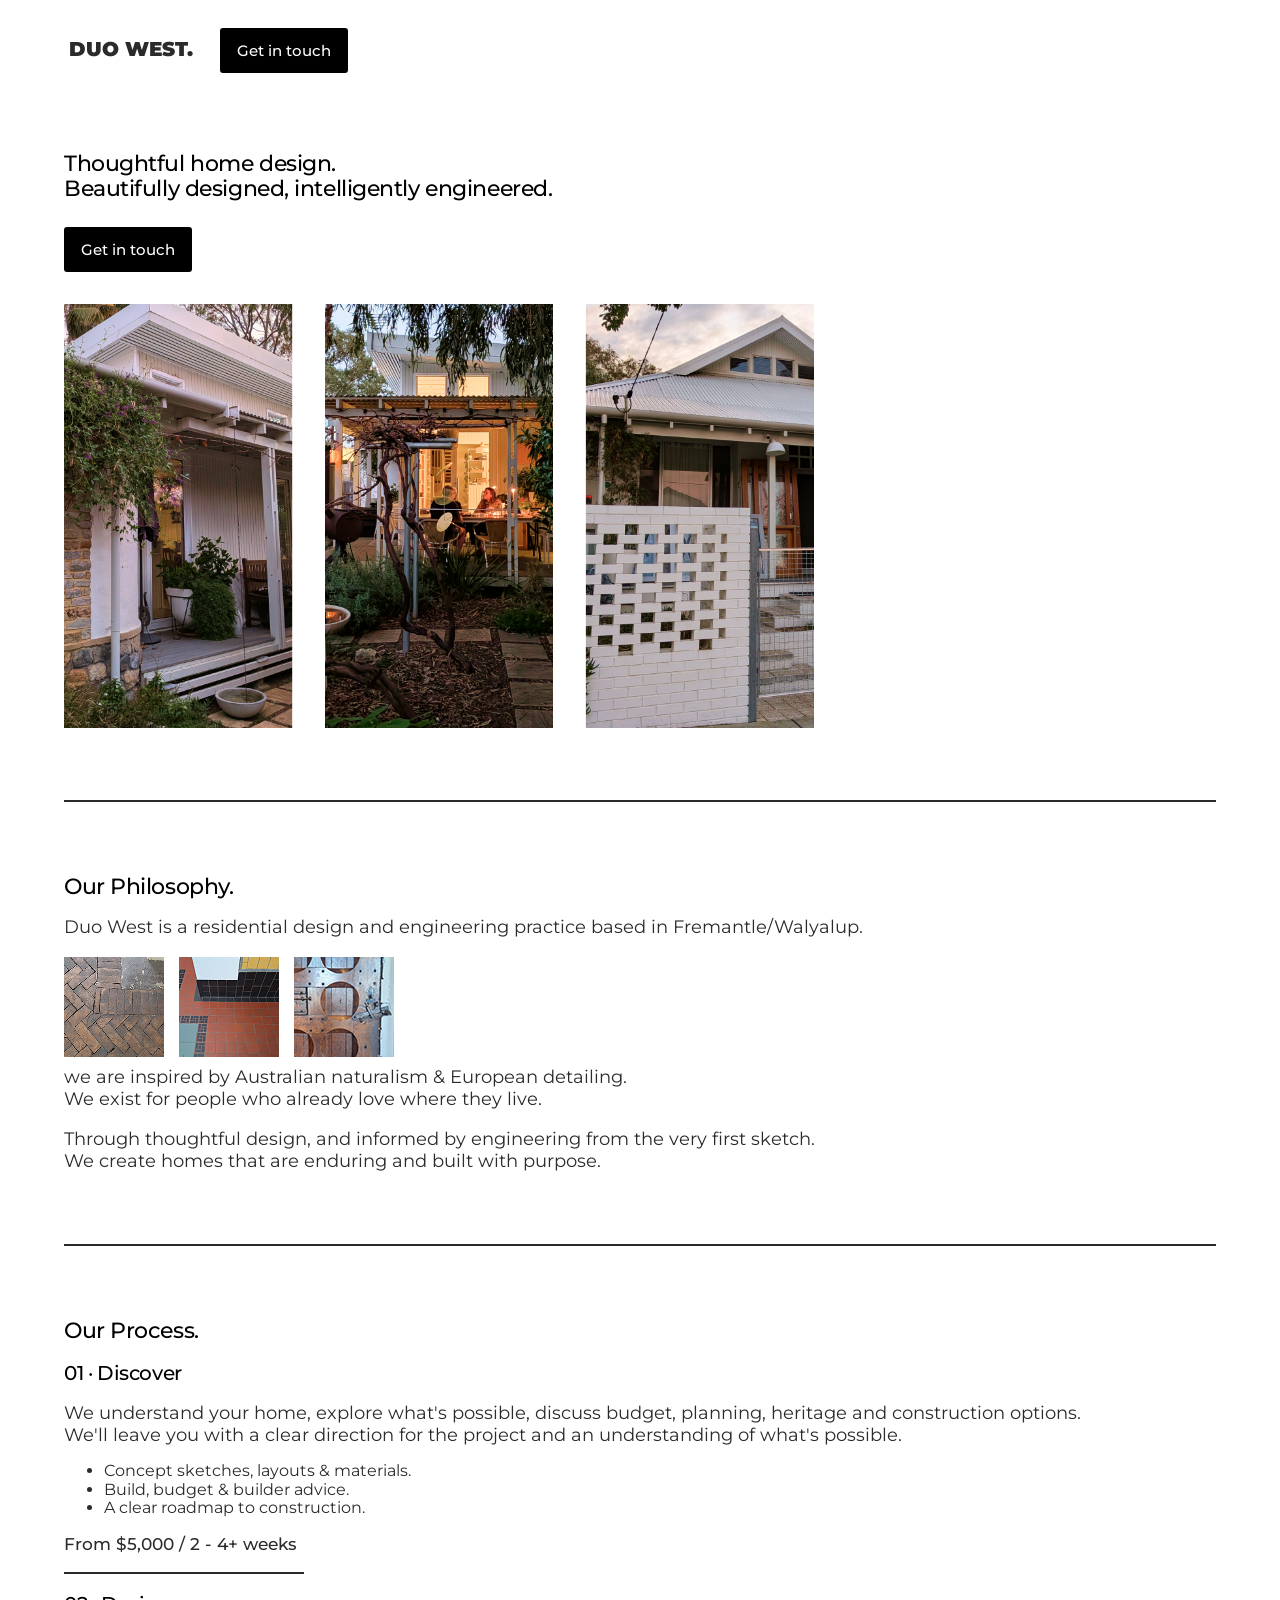
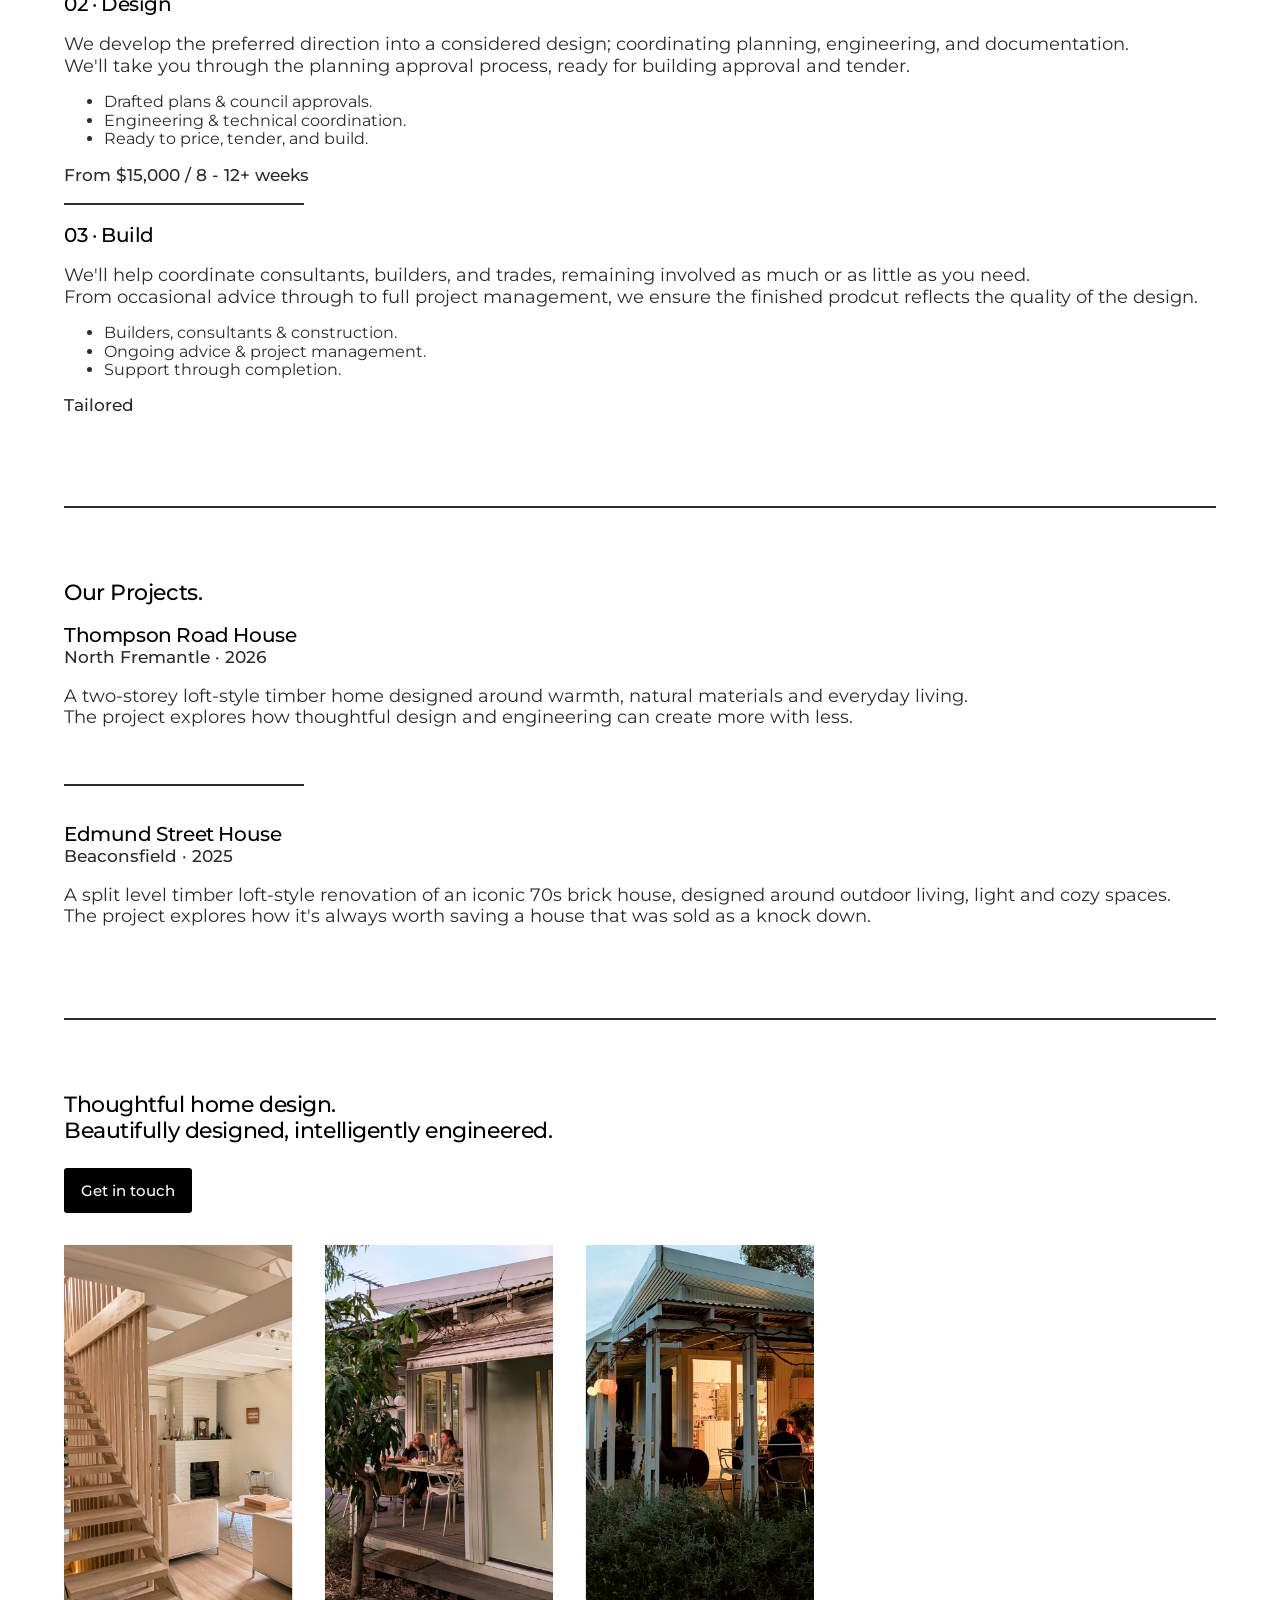
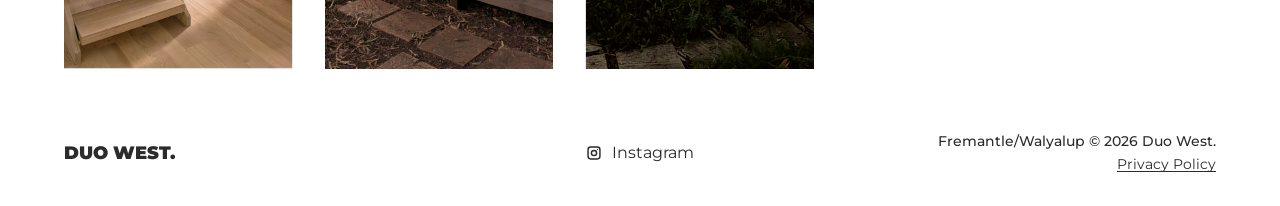
==== commit 82c772d8: "Update index.html" ====
--- a/index.html
+++ b/index.html
@@ -103,7 +103,7 @@
             <div class="image-placeholder" aria-hidden="true">Detail 03</div>
           </figure>
           </div>
-              <p style="padding-top:10px;">Founded in 2026, we are inspired by Australian naturalism & European detailing.
+              <p style="padding-top:10px;">we are inspired by Australian naturalism & European detailing.
               </p>
               <p>We exist for people who already love where they live.
             </p><br>
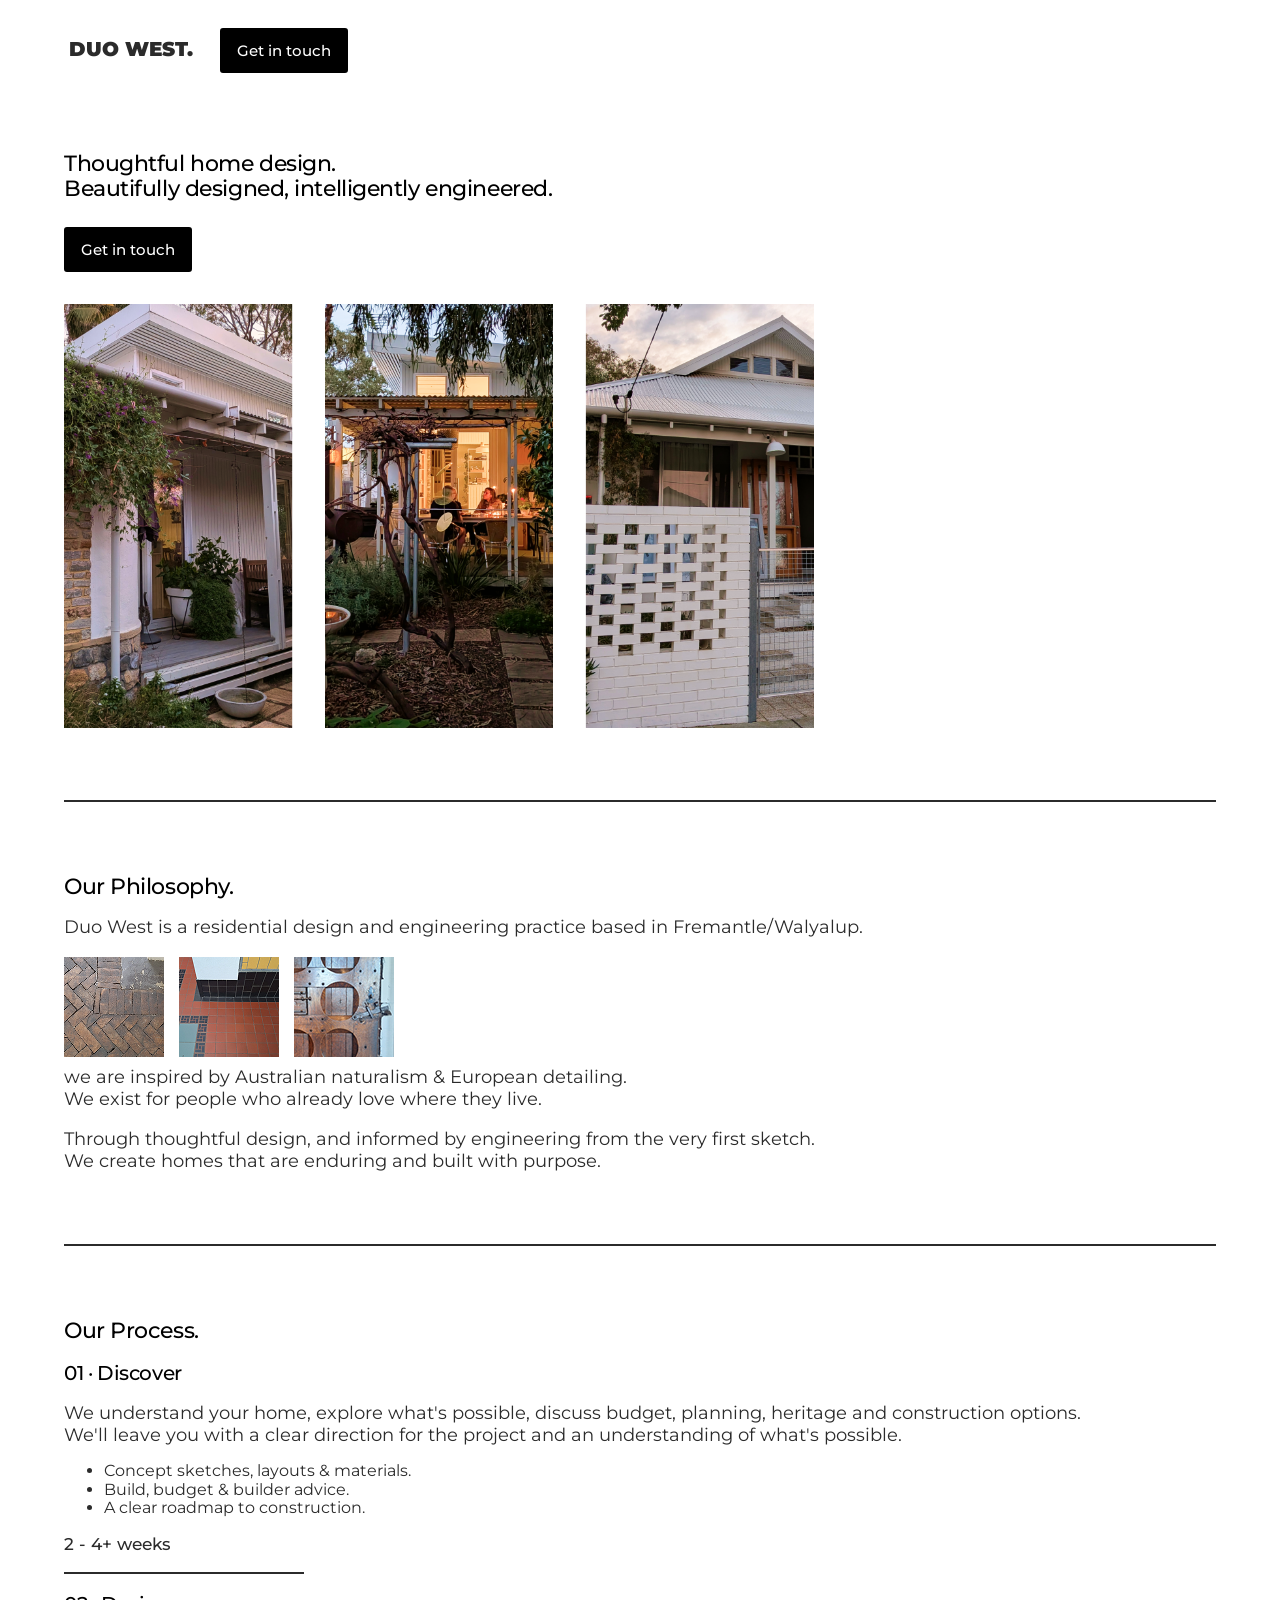
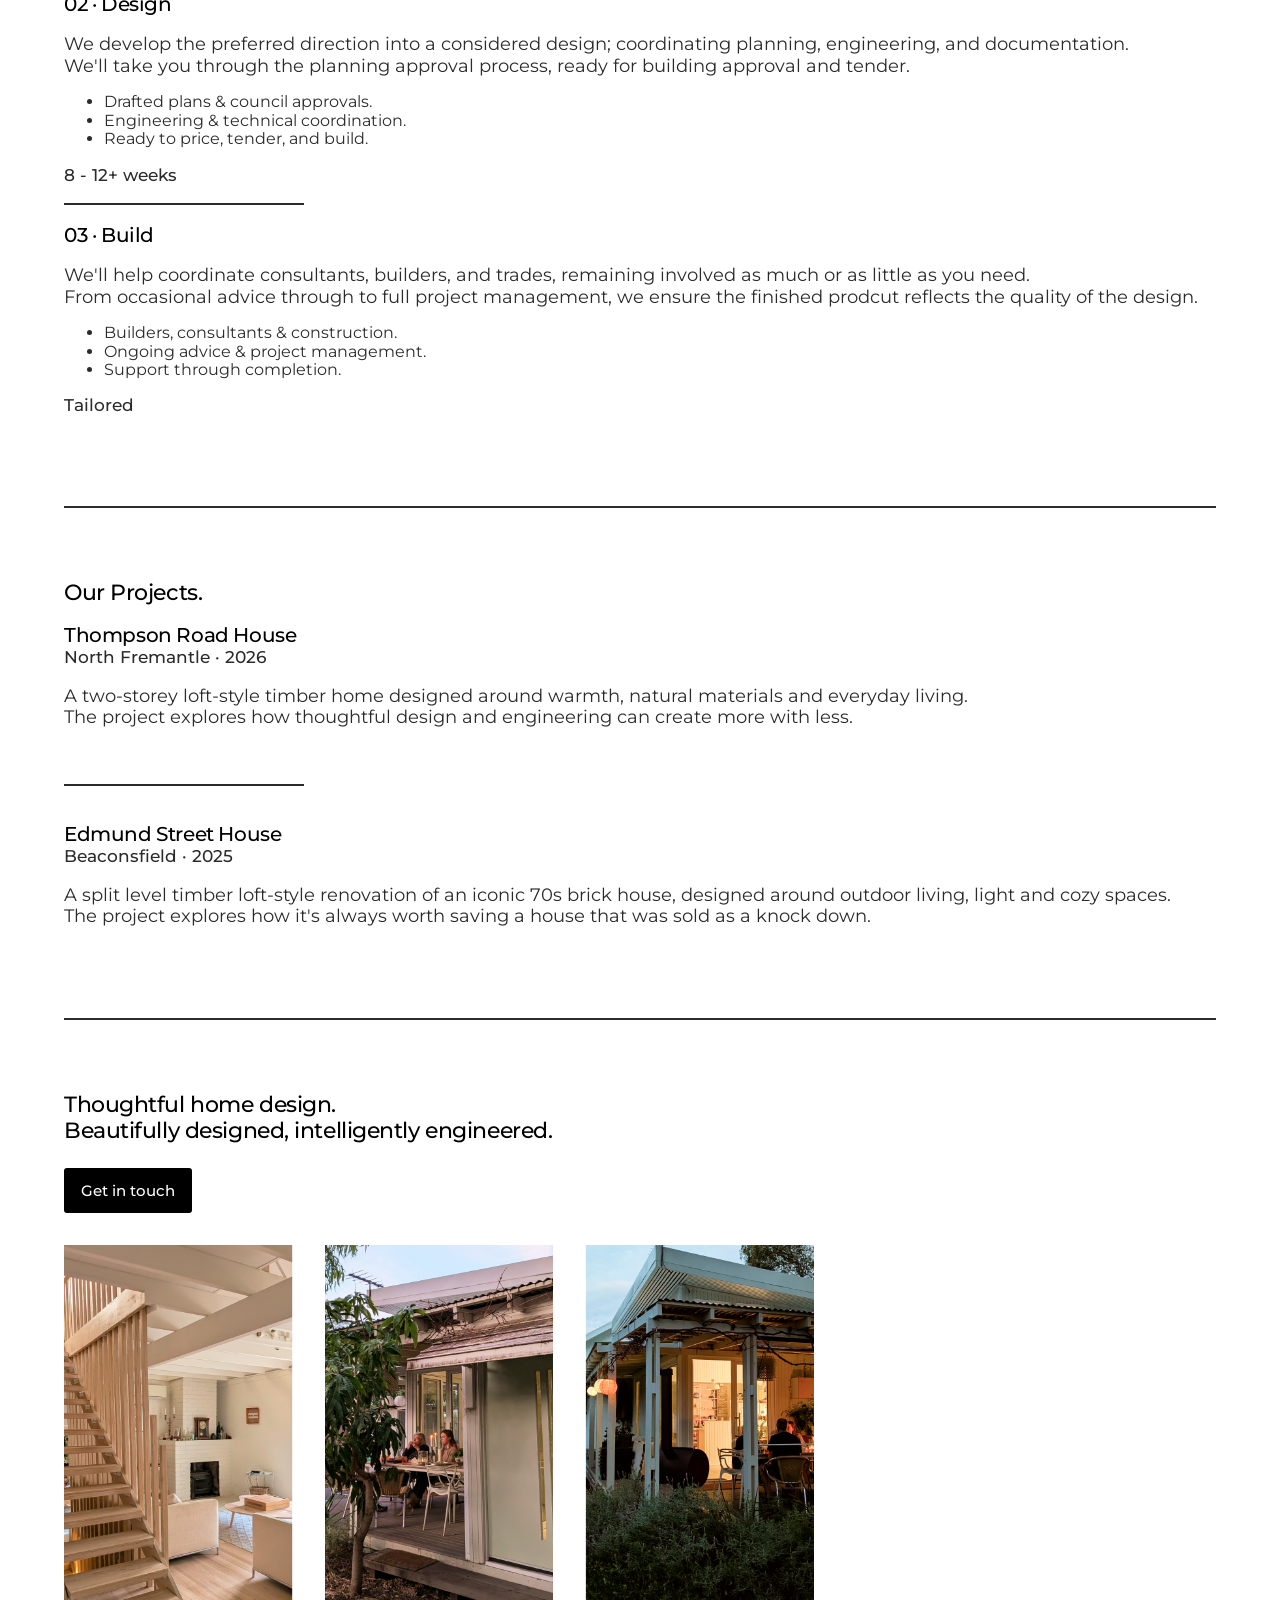
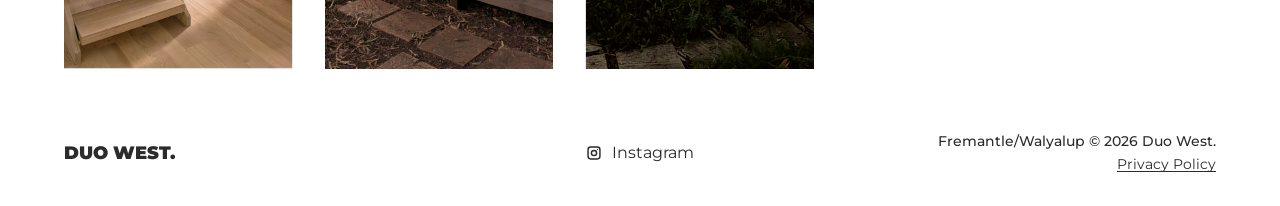
==== commit 79a7d4d0: "Update index.html" ====
--- a/index.html
+++ b/index.html
@@ -137,7 +137,7 @@
               <li>A clear roadmap to construction.</li>
             </ul>
             <p style="font-size:17px;font-weight: 500;">
-              From $5,000 / 2 - 4+ weeks
+              2 - 4+ weeks
               </p>
                <br>
               <p style="width: 240px; border-bottom: solid 2px #2B2B2B;"></p>
@@ -153,7 +153,7 @@
               <li>Ready to price, tender, and build.</li>
             </ul>
             <p style="font-size:17px;font-weight: 500;">
-              From $15,000 / 8 - 12+ weeks
+              8 - 12+ weeks
               </p>
               <br>
               <p style="width: 240px; border-bottom: solid 2px #2B2B2B;"></p>
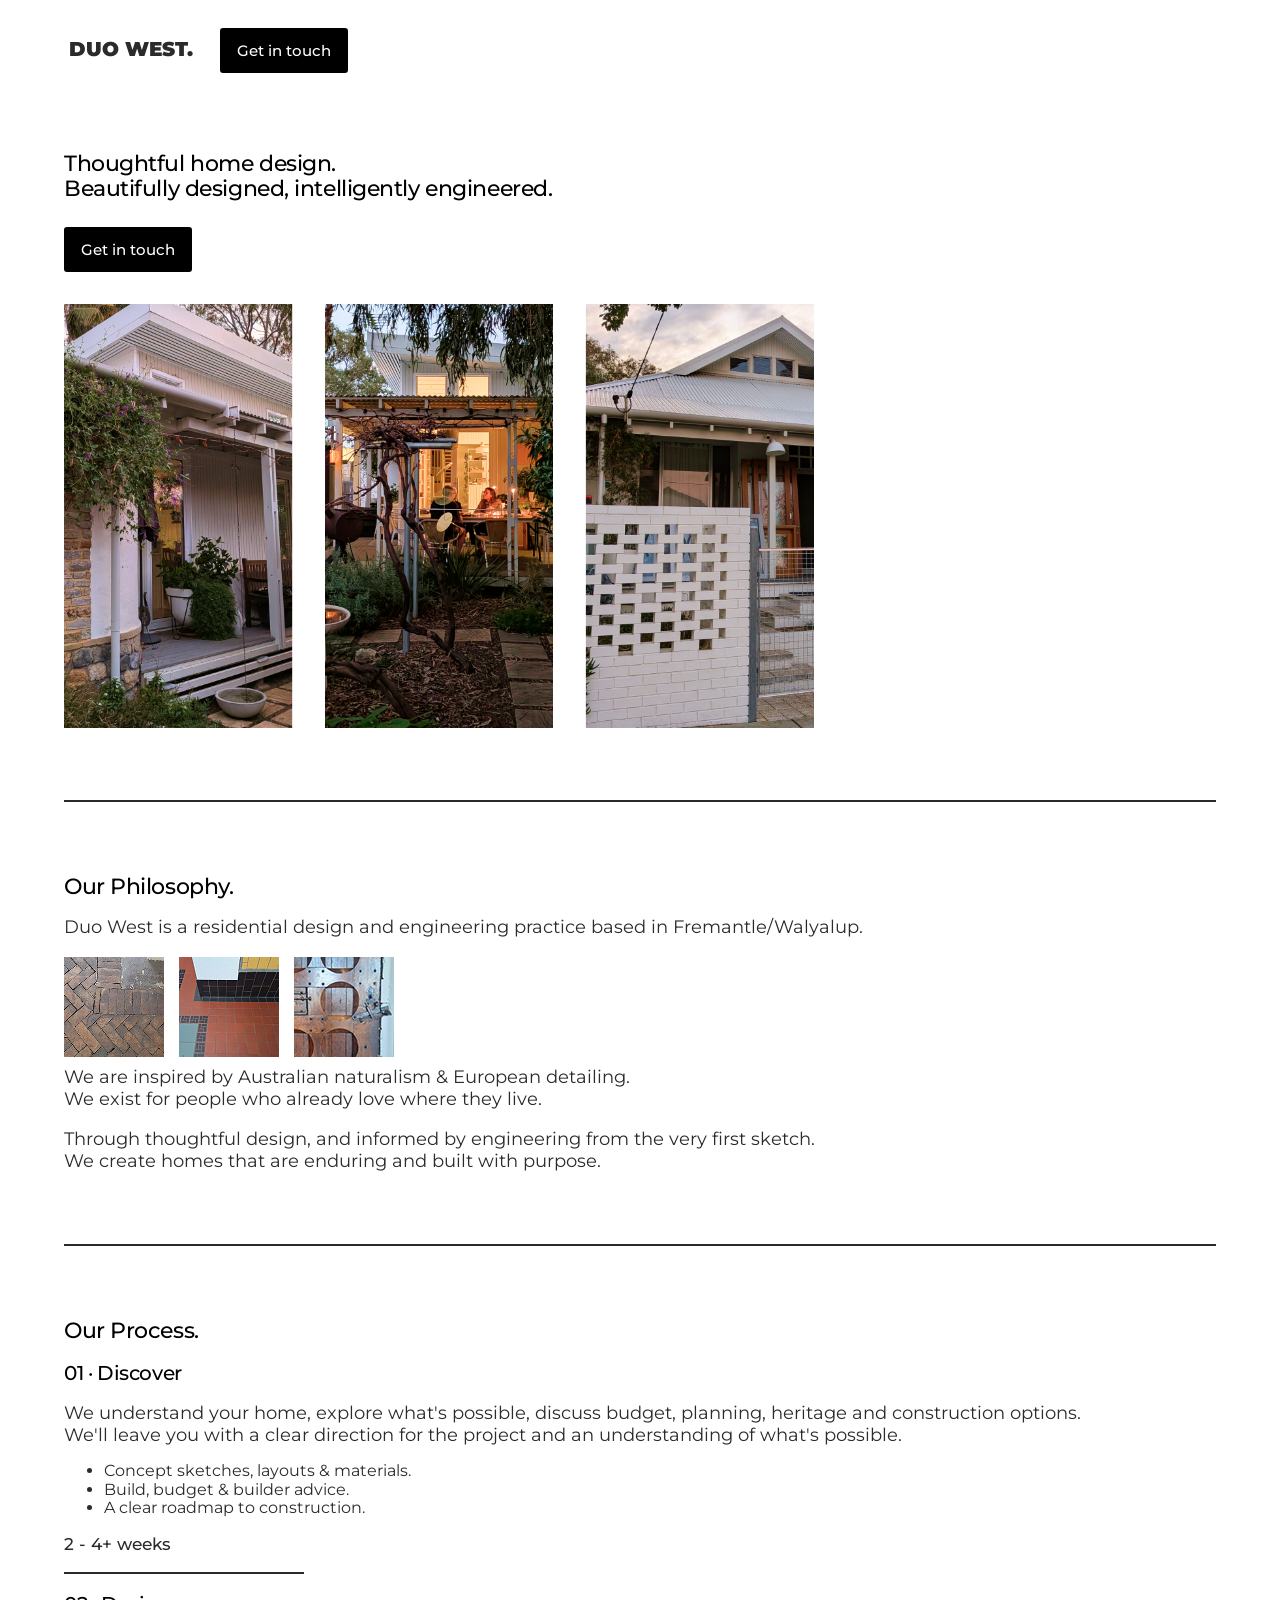
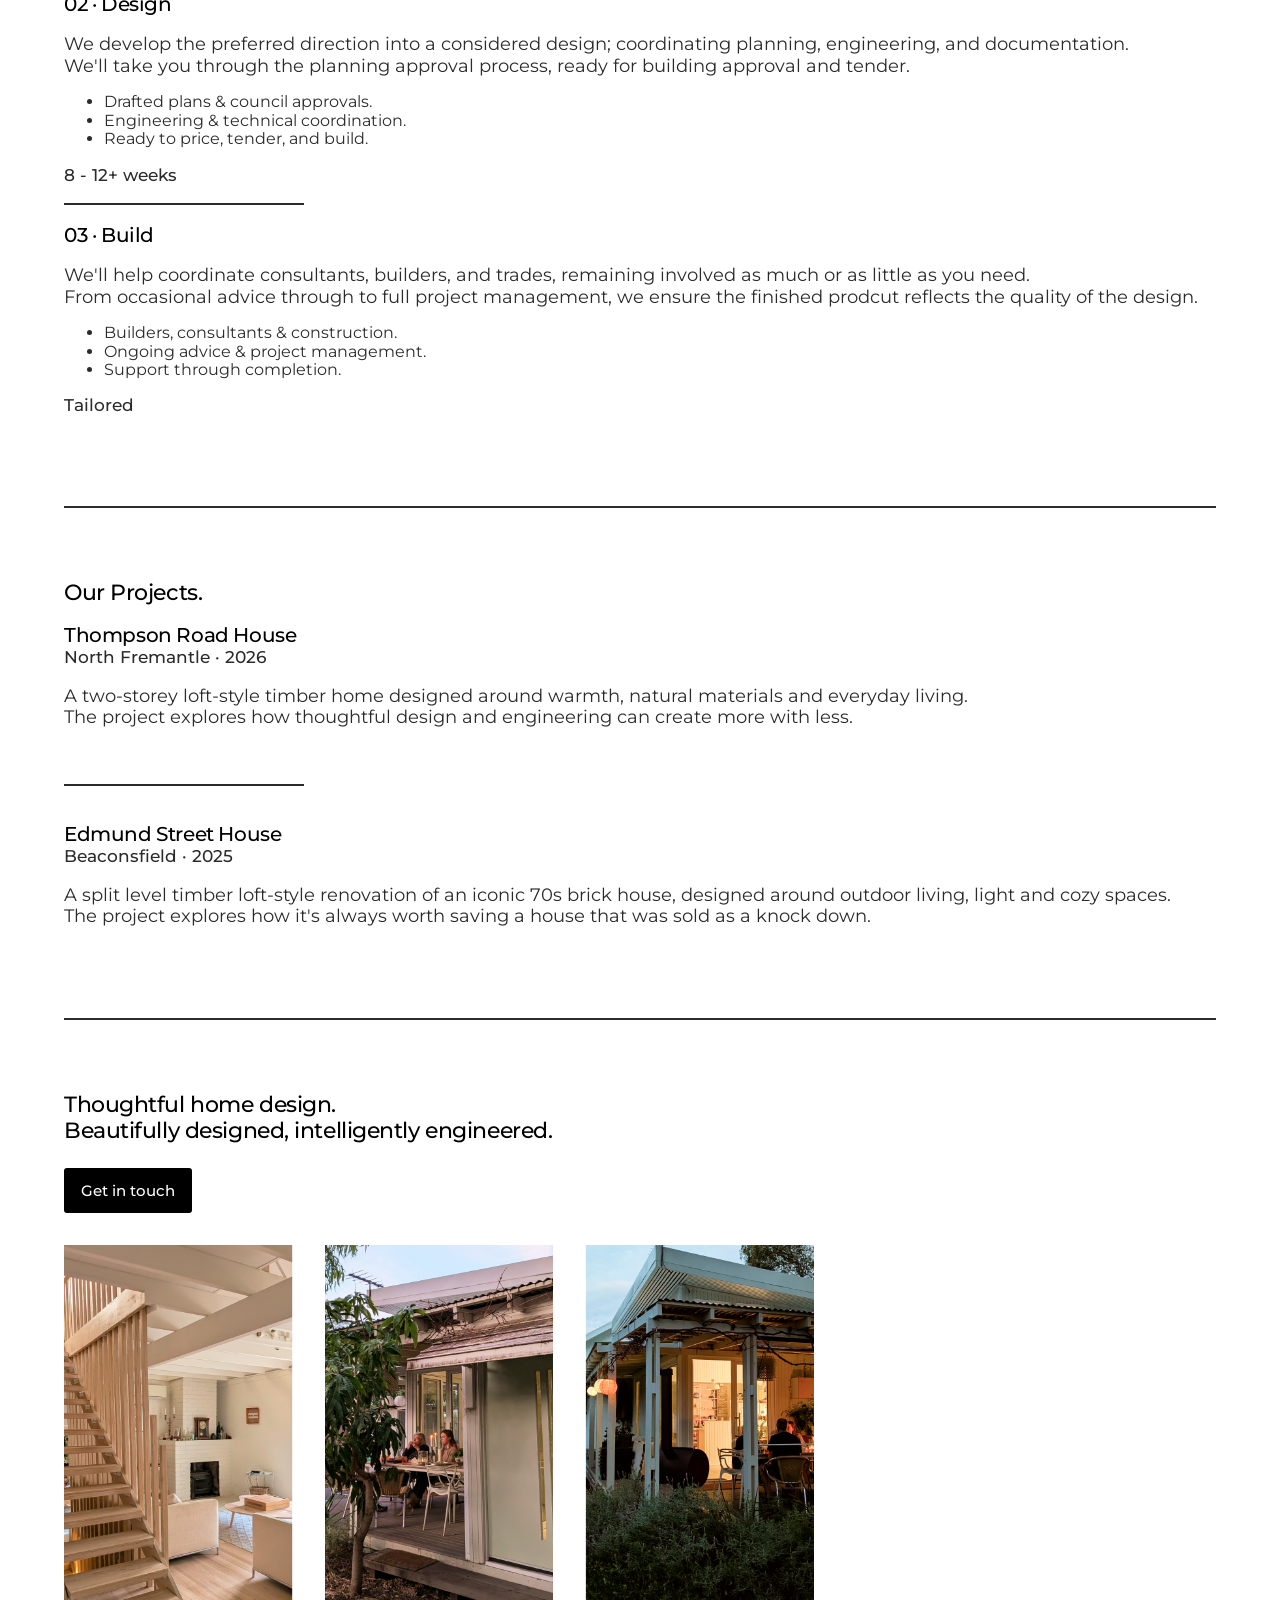
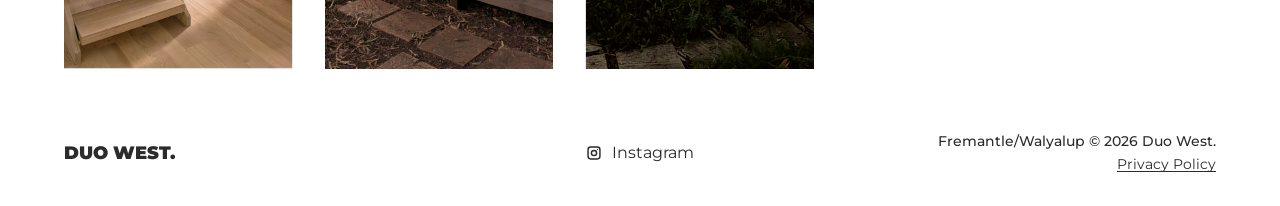
==== commit 07c36df9: "Update index.html" ====
--- a/index.html
+++ b/index.html
@@ -103,7 +103,7 @@
             <div class="image-placeholder" aria-hidden="true">Detail 03</div>
           </figure>
           </div>
-              <p style="padding-top:10px;">we are inspired by Australian naturalism & European detailing.
+              <p style="padding-top:10px;">We are inspired by Australian naturalism & European detailing.
               </p>
               <p>We exist for people who already love where they live.
             </p><br>
